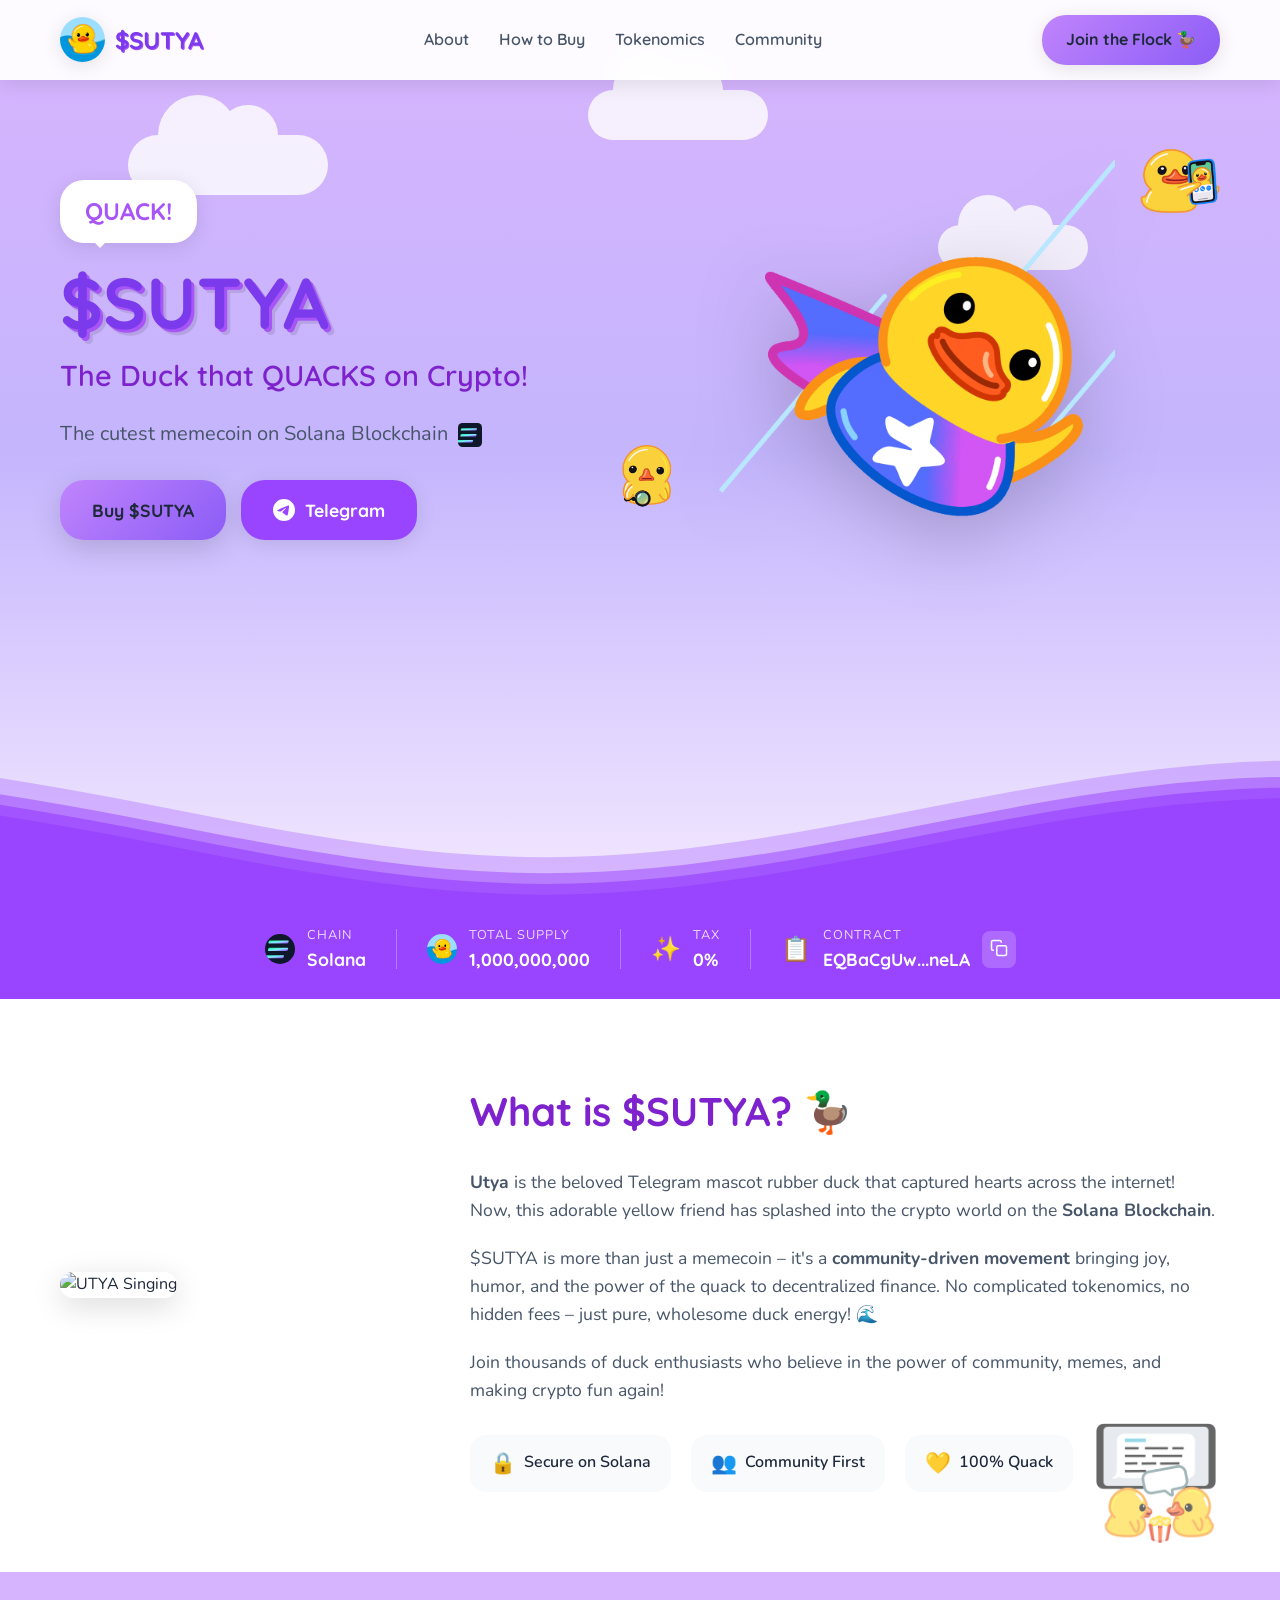
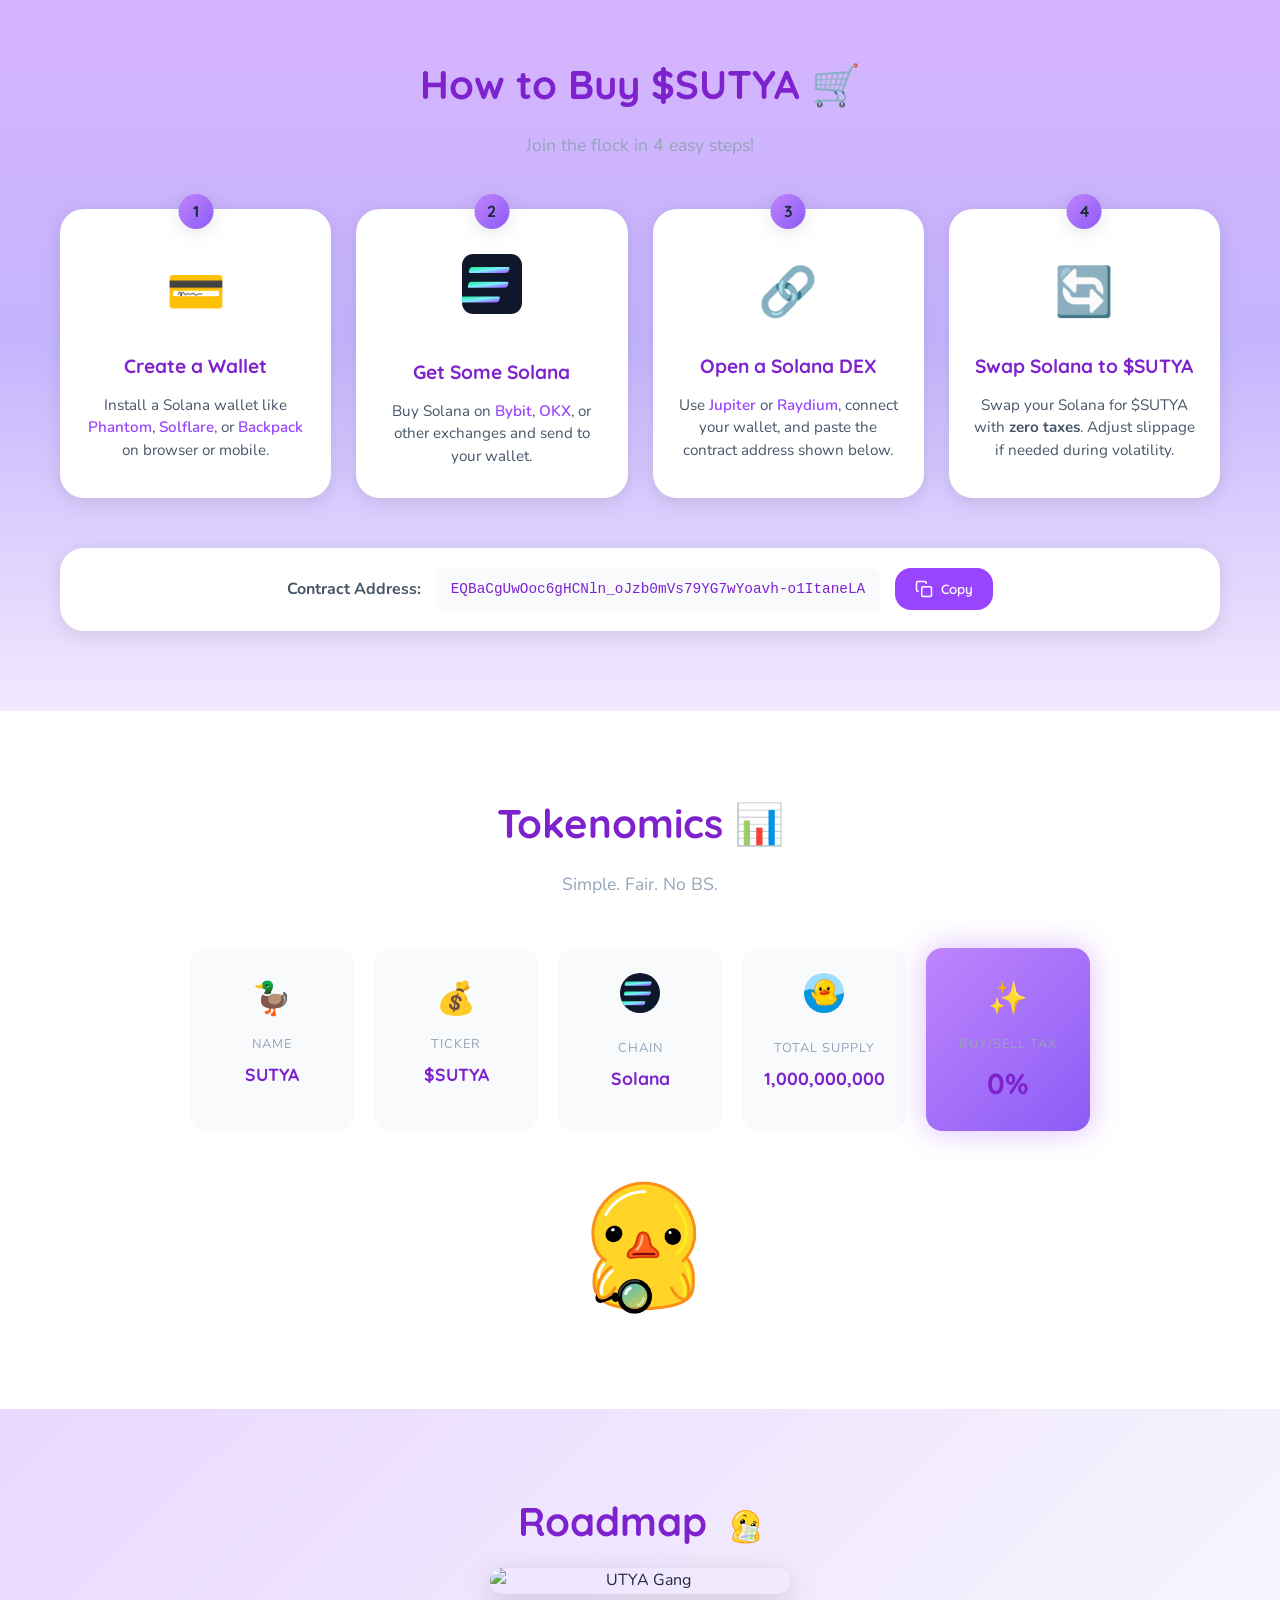
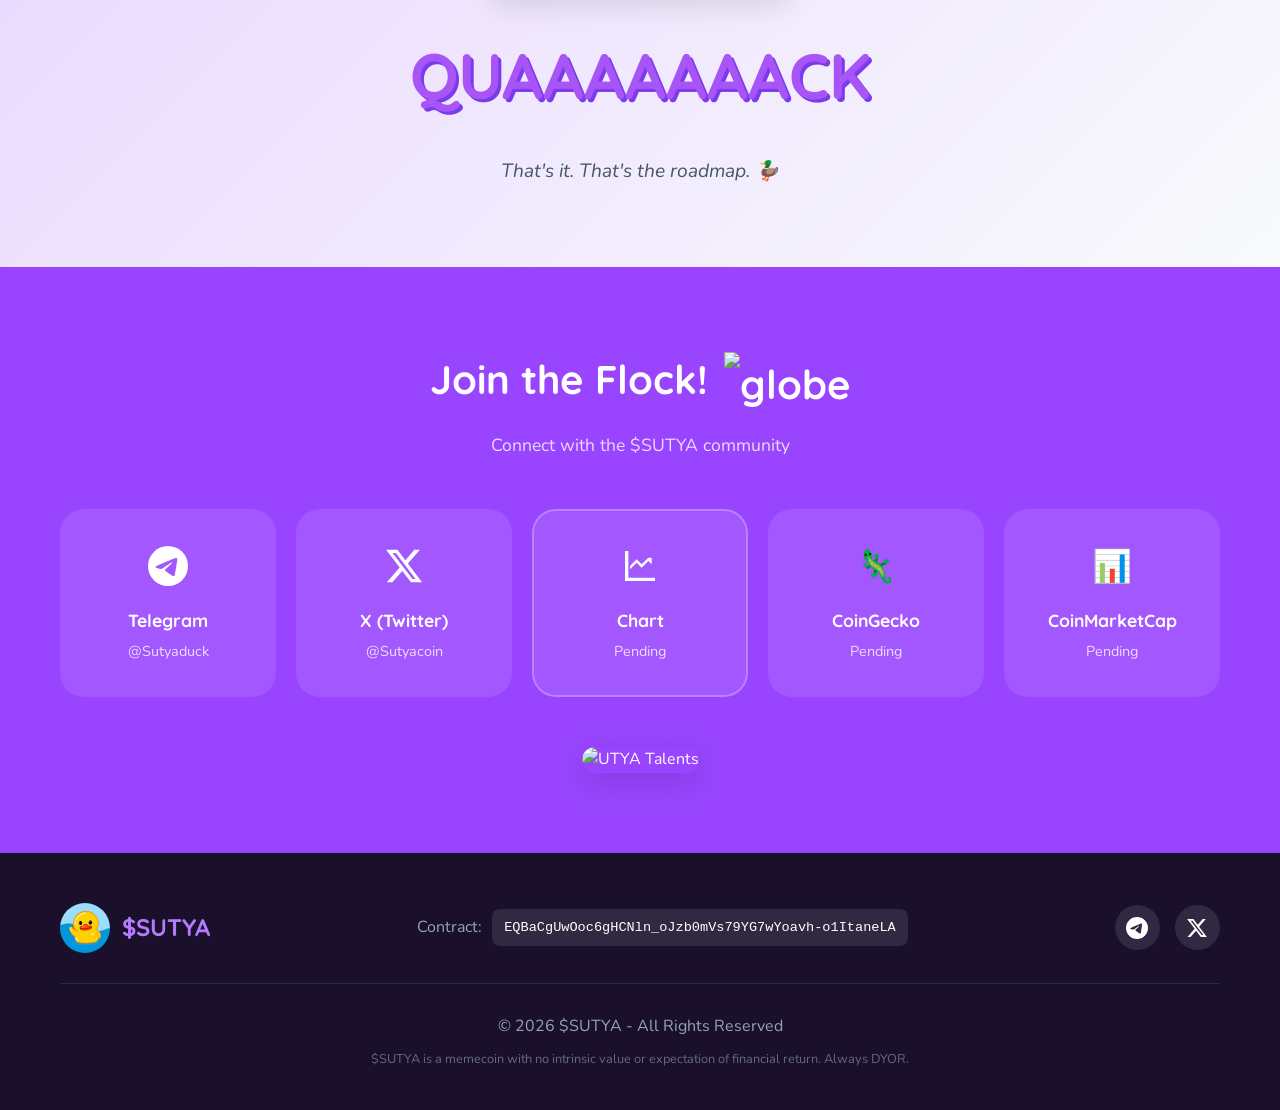
==== index.html @ d057dfc6 "Initial SUTYA site ready for deployment" ====
<!DOCTYPE html>
<html lang="en">

<head>
    <meta charset="UTF-8">
    <meta name="viewport" content="width=device-width, initial-scale=1.0">
    <meta name="description" content="$SUTYA - The cutest duck memecoin on Solana Blockchain. Join the flock!">
    <meta name="keywords" content="UTYA, memecoin, Solana, cryptocurrency, duck, Utya coin">
    <title>$SUTYA | The Cutest Duck on Solana</title>

    <!-- Fonts -->
    <link rel="preconnect" href="https://fonts.googleapis.com">
    <link rel="preconnect" href="https://fonts.gstatic.com" crossorigin>
    <link
        href="https://fonts.googleapis.com/css2?family=Nunito:wght@400;600;700;800&family=Quicksand:wght@500;600;700&display=swap"
        rel="stylesheet">

    <!-- Styles -->
    <link rel="stylesheet" href="css/style.css">

    <!-- Favicon -->
    <link rel="icon" type="image/jpeg" href="Images/logo/logoduck.jpg">
</head>

<body>
    <!-- Navigation -->
    <nav class="navbar">
        <div class="nav-container">
            <a href="index.html#" class="nav-logo">
                <img src="Images/logo/logoduck.jpg" alt="UTYA Logo" class="logo-img">
                <span class="logo-text">$SUTYA</span>
            </a>
            <ul class="nav-links">
                <li><a href="index.html#about">About</a></li>
                <li><a href="index.html#how-to-buy">How to Buy</a></li>
                <li><a href="index.html#tokenomics">Tokenomics</a></li>
                <li><a href="index.html#community">Community</a></li>
            </ul>
            <a href="https://telegram.org/" target="_blank" class="nav-cta">Join the Flock 🦆</a>
            <button class="mobile-menu-btn" aria-label="Toggle menu">
                <span></span>
                <span></span>
                <span></span>
            </button>
        </div>
    </nav>

    <!-- Hero Section -->
    <section class="hero">
        <div class="hero-bg">
            <div class="cloud cloud-1"></div>
            <div class="cloud cloud-2"></div>
            <div class="cloud cloud-3"></div>
        </div>
        <div class="hero-content">
            <div class="hero-text">
                <div class="speech-bubble">QUACK!</div>
                <h1 class="hero-title">
                    <span class="ticker">$SUTYA</span>
                    <span class="subtitle">The Duck that QUACKS on Crypto!</span>
                </h1>
                <p class="hero-description">The cutest memecoin on Solana Blockchain <img
                    src="Images/logo/solana-logo.svg" alt="Solana" class="ton-icon-inline"></p>
                <div class="hero-buttons">
                    <a href="https://app.ston.fi/swap?chartVisible=false&ft=Solana&tt=EQBaCgUwOoc6gHCNln_oJzb0mVs79YG7wYoavh-o1ItaneLA"
                        target="_blank" class="btn btn-primary">Buy $SUTYA</a>
                    <a href="https://telegram.org/" target="_blank" class="btn btn-secondary">
                        <svg class="telegram-icon" viewBox="0 0 24 24" fill="currentColor">
                            <path
                                d="M11.944 0A12 12 0 0 0 0 12a12 12 0 0 0 12 12 12 12 0 0 0 12-12A12 12 0 0 0 12 0a12 12 0 0 0-.056 0zm4.962 7.224c.1-.002.321.023.465.14a.506.506 0 0 1 .171.325c.016.093.036.306.02.472-.18 1.898-.962 6.502-1.36 8.627-.168.9-.499 1.201-.82 1.23-.696.065-1.225-.46-1.9-.902-1.056-.693-1.653-1.124-2.678-1.8-1.185-.78-.417-1.21.258-1.91.177-.184 3.247-2.977 3.307-3.23.007-.032.014-.15-.056-.212s-.174-.041-.249-.024c-.106.024-1.793 1.14-5.061 3.345-.48.33-.913.49-1.302.48-.428-.008-1.252-.241-1.865-.44-.752-.245-1.349-.374-1.297-.789.027-.216.325-.437.893-.663 3.498-1.524 5.83-2.529 6.998-3.014 3.332-1.386 4.025-1.627 4.476-1.635z" />
                        </svg>
                        Telegram
                    </a>
                </div>
            </div>
            <div class="hero-image">
                <img src="Images/UtyaGifs/superfly.gif" alt="UTYA Duck" class="hero-duck">
                <div class="floating-ducks">
                    <img src="Images/UtyaImage/utya1.png" alt="" class="float-duck float-1">
                    <img src="Images/UtyaImage/utya4.png" alt="" class="float-duck float-2">
                </div>
            </div>
        </div>
        <div class="wave-container">
            <svg class="waves" xmlns="http://www.w3.org/2000/svg" viewBox="0 24 150 28" preserveAspectRatio="none">
                <defs>
                    <path id="wave" d="M-160 44c30 0 58-18 88-18s 58 18 88 18 58-18 88-18 58 18 88 18 v44h-352z" />
                </defs>
                <g class="wave-parallax">
                    <use href="#wave" x="48" y="0" fill="rgba(153,69,255,0.3)" />
                    <use href="#wave" x="48" y="3" fill="rgba(153,69,255,0.5)" />
                    <use href="#wave" x="48" y="5" fill="rgba(153,69,255,0.7)" />
                    <use href="#wave" x="48" y="7" fill="#9945FF" />
                </g>
            </svg>
        </div>
    </section>

    <!-- Stats Banner -->
    <section class="stats-banner">
        <div class="stats-container">
            <div class="stat-item">
                <img src="Images/logo/solana-logo.svg" alt="Solana" class="stat-icon-img">
                <div class="stat-content">
                    <span class="stat-label">Chain</span>
                    <span class="stat-value">Solana</span>
                </div>
            </div>
            <div class="stat-divider"></div>
            <div class="stat-item">
                <img src="Images/logo/logoduck.jpg" alt="UTYA" class="stat-icon-img">
                <div class="stat-content">
                    <span class="stat-label">Total Supply</span>
                    <span class="stat-value">1,000,000,000</span>
                </div>
            </div>
            <div class="stat-divider"></div>
            <div class="stat-item">
                <span class="stat-icon">✨</span>
                <div class="stat-content">
                    <span class="stat-label">Tax</span>
                    <span class="stat-value">0%</span>
                </div>
            </div>
            <div class="stat-divider"></div>
            <div class="stat-item contract-item">
                <span class="stat-icon">📋</span>
                <div class="stat-content">
                    <span class="stat-label">Contract</span>
                    <span class="stat-value contract-address" id="contractAddress">EQBaCgUw...neLA</span>
                </div>
                <button class="copy-btn" onclick="copyContract()" title="Copy full address">
                    <svg viewBox="0 0 24 24" fill="none" stroke="currentColor" stroke-width="2">
                        <rect x="9" y="9" width="13" height="13" rx="2" ry="2"></rect>
                        <path d="M5 15H4a2 2 0 0 1-2-2V4a2 2 0 0 1 2-2h9a2 2 0 0 1 2 2v1"></path>
                    </svg>
                </button>
            </div>
        </div>
    </section>

    <!-- About Section -->
    <section class="about" id="about">
        <div class="container">
            <div class="about-content">
                <div class="about-image">
                    <img src="Images/UtyaGifs/utya_sing.gif" alt="UTYA Singing" class="about-gif">
                </div>
                <div class="about-text">
                    <h2 class="section-title">What is $SUTYA? 🦆</h2>
                    <p>
                        <strong>Utya</strong> is the beloved Telegram mascot rubber duck that captured hearts across the
                        internet!
                        Now, this adorable yellow friend has splashed into the crypto world on the <strong>Solana
                            Blockchain</strong>.
                    </p>
                    <p>
                        $SUTYA is more than just a memecoin – it's a <strong>community-driven movement</strong> bringing
                        joy, humor, and the power of the quack to decentralized finance. No complicated tokenomics,
                        no hidden fees – just pure, wholesome duck energy! 🌊
                    </p>
                    <p>
                        Join thousands of duck enthusiasts who believe in the power of community,
                        memes, and making crypto fun again!
                    </p>
                    <div class="about-features">
                        <div class="feature">
                            <span class="feature-icon">🔒</span>
                            <span>Secure on Solana</span>
                        </div>
                        <div class="feature">
                            <span class="feature-icon">👥</span>
                            <span>Community First</span>
                        </div>
                        <div class="feature">
                            <span class="feature-icon">💛</span>
                            <span>100% Quack</span>
                        </div>
                    </div>
                </div>
            </div>
            <div class="floating-decoration">
                <img src="Images/UtyaImage/utya3.png" alt="" class="deco-duck deco-1">
            </div>
        </div>
    </section>

    <!-- How to Buy Section -->
    <section class="how-to-buy" id="how-to-buy">
        <div class="container">
            <h2 class="section-title">How to Buy $SUTYA 🛒</h2>
            <p class="section-subtitle">Join the flock in 4 easy steps!</p>

            <div class="steps-grid">
                <div class="step-card" data-step="1">
                    <div class="step-number">1</div>
                    <div class="step-icon">💳</div>
                    <h3>Create a Wallet</h3>
                    <p>Install a Solana wallet like <a href="https://phantom.app/" target="_blank">Phantom</a>, <a
                            href="https://solflare.com/" target="_blank">Solflare</a>, or <a
                            href="https://backpack.app/" target="_blank">Backpack</a> on browser or mobile.</p>
                </div>

                <div class="step-card" data-step="2">
                    <div class="step-number">2</div>
                    <div class="step-icon"><img src="Images/logo/solana-logo.svg" alt="Solana" class="step-icon-img">
                    </div>
                    <h3>Get Some Solana</h3>
                    <p>Buy Solana on <a href="https://www.bybit.com/" target="_blank">Bybit</a>, <a
                            href="https://www.okx.com/" target="_blank">OKX</a>, or other exchanges and send to your
                        wallet.</p>
                </div>

                <div class="step-card" data-step="3">
                    <div class="step-number">3</div>
                    <div class="step-icon">🔗</div>
                    <h3>Open a Solana DEX</h3>
                    <p>Use <a href="https://jup.ag/" target="_blank">Jupiter</a> or <a href="https://raydium.io/swap/"
                            target="_blank">Raydium</a>, connect your wallet, and paste the contract address shown below.</p>
                </div>

                <div class="step-card" data-step="4">
                    <div class="step-number">4</div>
                    <div class="step-icon">🔄</div>
                    <h3>Swap Solana to $SUTYA</h3>
                    <p>Swap your Solana for $SUTYA with <strong>zero taxes</strong>. Adjust slippage if needed during
                        volatility.</p>
                </div>
            </div>

            <div class="contract-box">
                <span class="contract-label">Contract Address:</span>
                <code class="contract-full" id="fullContract">EQBaCgUwOoc6gHCNln_oJzb0mVs79YG7wYoavh-o1ItaneLA</code>
                <button class="copy-btn-large" onclick="copyContract()">
                    <svg viewBox="0 0 24 24" fill="none" stroke="currentColor" stroke-width="2">
                        <rect x="9" y="9" width="13" height="13" rx="2" ry="2"></rect>
                        <path d="M5 15H4a2 2 0 0 1-2-2V4a2 2 0 0 1 2-2h9a2 2 0 0 1 2 2v1"></path>
                    </svg>
                    Copy
                </button>
            </div>
        </div>
    </section>

    <!-- Tokenomics Section -->
    <section class="tokenomics" id="tokenomics">
        <div class="container">
            <h2 class="section-title">Tokenomics 📊</h2>
            <p class="section-subtitle">Simple. Fair. No BS.</p>

            <div class="tokenomics-grid">
                <div class="token-card">
                    <div class="token-icon">🦆</div>
                    <div class="token-label">Name</div>
                    <div class="token-value">SUTYA</div>
                </div>
                <div class="token-card">
                    <div class="token-icon">💰</div>
                    <div class="token-label">Ticker</div>
                    <div class="token-value">$SUTYA</div>
                </div>
                <div class="token-card">
                    <div class="token-icon"><img src="Images/logo/solana-logo.svg" alt="Solana"
                            class="token-icon-img"></div>
                    <div class="token-label">Chain</div>
                    <div class="token-value">Solana</div>
                </div>
                <div class="token-card">
                    <div class="token-icon"><img src="Images/logo/logoduck.jpg" alt="UTYA" class="token-icon-img"></div>
                    <div class="token-label">Total Supply</div>
                    <div class="token-value">1,000,000,000</div>
                </div>
                <div class="token-card highlight">
                    <div class="token-icon">✨</div>
                    <div class="token-label">Buy/Sell Tax</div>
                    <div class="token-value big">0%</div>
                </div>
            </div>

            <div class="tokenomics-duck">
                <img src="Images/UtyaImage/utya4.png" alt="UTYA Detective" class="detective-duck">
            </div>
        </div>
    </section>

    <!-- Roadmap Section -->
    <section class="roadmap" id="roadmap">
        <div class="container">
            <h2 class="section-title">Roadmap <img src="Images/UtyaImage/utya1758281233372_1.png" alt="map"
                    class="title-icon"></h2>
            <div class="roadmap-content">
                <img src="Images/UtyaGifs/utya_gang.gif" alt="UTYA Gang" class="roadmap-gif">
                <div class="quack-text">QUAAAAAAACK</div>
                <p class="roadmap-subtext">That's it. That's the roadmap. 🦆</p>
            </div>
        </div>
    </section>

    <!-- Community Section -->
    <section class="community" id="community">
        <div class="container">
            <h2 class="section-title">Join the Flock! <img src="Images/UtyaGifs/globe.gif" alt="globe"
                    class="title-icon"></h2>
            <p class="section-subtitle">Connect with the $SUTYA community</p>

            <div class="community-grid">
                <a href="https://telegram.org/" target="_blank" class="social-card telegram">
                    <div class="social-icon">
                        <svg viewBox="0 0 24 24" fill="currentColor">
                            <path
                                d="M11.944 0A12 12 0 0 0 0 12a12 12 0 0 0 12 12 12 12 0 0 0 12-12A12 12 0 0 0 12 0a12 12 0 0 0-.056 0zm4.962 7.224c.1-.002.321.023.465.14a.506.506 0 0 1 .171.325c.016.093.036.306.02.472-.18 1.898-.962 6.502-1.36 8.627-.168.9-.499 1.201-.82 1.23-.696.065-1.225-.46-1.9-.902-1.056-.693-1.653-1.124-2.678-1.8-1.185-.78-.417-1.21.258-1.91.177-.184 3.247-2.977 3.307-3.23.007-.032.014-.15-.056-.212s-.174-.041-.249-.024c-.106.024-1.793 1.14-5.061 3.345-.48.33-.913.49-1.302.48-.428-.008-1.252-.241-1.865-.44-.752-.245-1.349-.374-1.297-.789.027-.216.325-.437.893-.663 3.498-1.524 5.83-2.529 6.998-3.014 3.332-1.386 4.025-1.627 4.476-1.635z" />
                        </svg>
                    </div>
                    <span class="social-name">Telegram</span>
                    <span class="social-handle">@Sutyaduck</span>
                </a>

                <a href="https://x.com/solsutya" target="_blank" class="social-card twitter">
                    <div class="social-icon">
                        <svg viewBox="0 0 24 24" fill="currentColor">
                            <path
                                d="M18.244 2.25h3.308l-7.227 8.26 8.502 11.24H16.17l-5.214-6.817L4.99 21.75H1.68l7.73-8.835L1.254 2.25H8.08l4.713 6.231zm-1.161 17.52h1.833L7.084 4.126H5.117z" />
                        </svg>
                    </div>
                    <span class="social-name">X (Twitter)</span>
                    <span class="social-handle">@Sutyacoin</span>
                </a>

                <a href="https://www.geckoterminal.com/" class="social-card chart disabled" aria-disabled="true">
                    <div class="social-icon">
                        <svg viewBox="0 0 24 24" fill="currentColor">
                            <path d="M3 3v18h18v-2H5V3H3zm14 4l-4 4-3-3-4 4v2l4-4 3 3 4-4 2 2V7h-5l3 0z" />
                        </svg>
                    </div>
                    <span class="social-name">Chart</span>
                    <span class="social-handle">Pending</span>
                </a>

                <a href="https://www.coingecko.com/en/coins/utya" target="_blank" class="social-card coingecko">
                    <div class="social-icon">🦎</div>
                    <span class="social-name">CoinGecko</span>
                    <span class="social-handle">Pending</span>
                </a>

                <a href="https://coinmarketcap.com/" target="_blank" class="social-card cmc">
                    <div class="social-icon">📊</div>
                    <span class="social-name">CoinMarketCap</span>
                    <span class="social-handle">Pending</span>
                </a>
            </div>

            <div class="community-gif">
                <img src="Images/UtyaGifs/utya_talents.gif" alt="UTYA Talents" class="talents-gif">
            </div>
        </div>
    </section>

    <!-- Footer -->
    <footer class="footer">
        <div class="container">
            <div class="footer-content">
                <div class="footer-logo">
                    <img src="Images/logo/logoduck.jpg" alt="UTYA" class="footer-logo-img">
                    <span class="footer-logo-text">$SUTYA</span>
                </div>

                <div class="footer-contract">
                    <span>Contract:</span>
                    <code>EQBaCgUwOoc6gHCNln_oJzb0mVs79YG7wYoavh-o1ItaneLA</code>
                </div>

                <div class="footer-socials">
                    <a href="https://telegram.org/" target="_blank" aria-label="Telegram">
                        <svg viewBox="0 0 24 24" fill="currentColor">
                            <path
                                d="M11.944 0A12 12 0 0 0 0 12a12 12 0 0 0 12 12 12 12 0 0 0 12-12A12 12 0 0 0 12 0a12 12 0 0 0-.056 0zm4.962 7.224c.1-.002.321.023.465.14a.506.506 0 0 1 .171.325c.016.093.036.306.02.472-.18 1.898-.962 6.502-1.36 8.627-.168.9-.499 1.201-.82 1.23-.696.065-1.225-.46-1.9-.902-1.056-.693-1.653-1.124-2.678-1.8-1.185-.78-.417-1.21.258-1.91.177-.184 3.247-2.977 3.307-3.23.007-.032.014-.15-.056-.212s-.174-.041-.249-.024c-.106.024-1.793 1.14-5.061 3.345-.48.33-.913.49-1.302.48-.428-.008-1.252-.241-1.865-.44-.752-.245-1.349-.374-1.297-.789.027-.216.325-.437.893-.663 3.498-1.524 5.83-2.529 6.998-3.014 3.332-1.386 4.025-1.627 4.476-1.635z" />
                        </svg>
                    </a>
                    <a href="https://x.com/solsutya" target="_blank" aria-label="Twitter">
                        <svg viewBox="0 0 24 24" fill="currentColor">
                            <path
                                d="M18.244 2.25h3.308l-7.227 8.26 8.502 11.24H16.17l-5.214-6.817L4.99 21.75H1.68l7.73-8.835L1.254 2.25H8.08l4.713 6.231zm-1.161 17.52h1.833L7.084 4.126H5.117z" />
                        </svg>
                    </a>
                </div>
            </div>

            <div class="footer-bottom">
                <p>© 2026 $SUTYA - All Rights Reserved</p>
                <p class="disclaimer">$SUTYA is a memecoin with no intrinsic value or expectation of financial return.
                    Always DYOR.</p>
            </div>
        </div>
    </footer>

    <!-- Scripts -->
    <script src="js/main.js"></script>
</body>

</html>
---- css/style.css ----
/* ===================================
   $SUTYA Landing Page Styles
    Solana-Inspired Purple Theme
   =================================== */

/* CSS Variables */
:root {
    /* Primary Colors */
    --yellow-primary: #B57BFF;
    --yellow-light: #E9D8FF;
    --yellow-dark: #7C3AED;
    --orange-accent: #A855F7;

    /* Blue Colors (Telegram/Solana) */
    --blue-primary: #9945FF;
    --blue-light: #D8B4FE;
    --blue-dark: #7E22CE;
    --blue-deep: #1A102B;

    /* Neutrals */
    --white: #FFFFFF;
    --off-white: #F8FAFC;
    --gray-light: #E2E8F0;
    --gray: #94A3B8;
    --gray-dark: #475569;
    --black: #1E293B;

    /* Gradients */
    --gradient-sky: linear-gradient(180deg, #D8B4FE 0%, #C4B5FD 50%, #F3E8FF 100%);
    --gradient-water: linear-gradient(180deg, #9945FF 0%, #7C3AED 100%);
    --gradient-yellow: linear-gradient(135deg, #C084FC 0%, #8B5CF6 100%);

    /* Typography */
    --font-heading: 'Quicksand', sans-serif;
    --font-body: 'Nunito', sans-serif;

    /* Spacing */
    --section-padding: 80px 0;
    --container-width: 1200px;

    /* Effects */
    --shadow-soft: 0 4px 20px rgba(0, 0, 0, 0.1);
    --shadow-medium: 0 8px 30px rgba(0, 0, 0, 0.15);
    --shadow-glow: 0 0 30px rgba(153, 69, 255, 0.35);
    --radius-small: 8px;
    --radius-medium: 16px;
    --radius-large: 24px;
    --radius-full: 50%;
}

/* Reset & Base */
*,
*::before,
*::after {
    margin: 0;
    padding: 0;
    box-sizing: border-box;
}

html {
    scroll-behavior: smooth;
}

body {
    font-family: var(--font-body);
    font-size: 16px;
    line-height: 1.6;
    color: var(--black);
    background: var(--off-white);
    overflow-x: hidden;
    cursor: url('../Images/logo/cursor2_128.png') 0 0, auto !important;
}

/* Force duck cursor on ALL elements, all states */
*,
*:hover,
*:active,
*:focus,
*::before,
*::after,
a,
a:hover,
a:active,
a:visited,
button,
button:hover,
button:active,
.btn,
.btn:hover,
.btn:active,
.btn-primary,
.btn-primary:hover,
.btn-secondary,
.btn-secondary:hover,
.copy-btn,
.copy-btn:hover,
.copy-btn-large,
.copy-btn-large:hover,
.social-card,
.social-card:hover,
.step-card,
.step-card:hover,
.token-card,
.token-card:hover,
.nav-cta,
.nav-cta:hover,
.nav-links a,
.nav-links a:hover {
    cursor: url('../Images/logo/cursor2_128.png') 0 0, auto !important;
}

a {
    text-decoration: none;
    color: inherit;
    transition: all 0.3s ease;
}

img {
    max-width: 100%;
    height: auto;
}

.container {
    max-width: var(--container-width);
    margin: 0 auto;
    padding: 0 20px;
}

/* Solana Logo Icons */
.ton-icon-inline {
    width: 24px;
    height: 24px;
    vertical-align: middle;
    margin-left: 5px;
}

.stat-icon-img {
    width: 30px;
    height: 30px;
    border-radius: 50%;
}

.step-icon-img {
    width: 60px;
    height: 60px;
}

.token-icon-img {
    width: 40px;
    height: 40px;
    border-radius: 50%;
}

/* Title icons (replacing emojis) */
.title-icon {
    width: 40px;
    height: 40px;
    vertical-align: middle;
    margin-left: 5px;
}

/* ===================================
   Navigation
   =================================== */
.navbar {
    position: fixed;
    top: 0;
    left: 0;
    right: 0;
    z-index: 1000;
    background: rgba(255, 255, 255, 0.95);
    backdrop-filter: blur(10px);
    box-shadow: var(--shadow-soft);
    padding: 15px 0;
}

.nav-container {
    max-width: var(--container-width);
    margin: 0 auto;
    padding: 0 20px;
    display: flex;
    align-items: center;
    justify-content: space-between;
}

.nav-logo {
    display: flex;
    align-items: center;
    gap: 10px;
}

.logo-img {
    width: 45px;
    height: 45px;
    border-radius: var(--radius-full);
    object-fit: cover;
    box-shadow: var(--shadow-soft);
}

.logo-text {
    font-family: var(--font-heading);
    font-size: 1.5rem;
    font-weight: 700;
    color: var(--yellow-dark);
    text-shadow: 1px 1px 0 var(--orange-accent);
}

.nav-links {
    display: flex;
    list-style: none;
    gap: 30px;
}

.nav-links a {
    font-family: var(--font-heading);
    font-weight: 600;
    color: var(--gray-dark);
    position: relative;
    padding: 5px 0;
}

.nav-links a::after {
    content: '';
    position: absolute;
    bottom: 0;
    left: 0;
    width: 0;
    height: 3px;
    background: var(--gradient-yellow);
    border-radius: 2px;
    transition: width 0.3s ease;
}

.nav-links a:hover {
    color: var(--blue-primary);
}

.nav-links a:hover::after {
    width: 100%;
}

.nav-cta {
    background: var(--gradient-yellow);
    color: var(--black);
    font-family: var(--font-heading);
    font-weight: 700;
    padding: 12px 24px;
    border-radius: var(--radius-large);
    box-shadow: var(--shadow-soft);
    transition: all 0.3s ease;
}

.nav-cta:hover {
    transform: translateY(-2px);
    box-shadow: var(--shadow-glow);
}

.mobile-menu-btn {
    display: none;
    flex-direction: column;
    gap: 5px;
    background: none;
    border: none;
    cursor: pointer;
    padding: 5px;
}

.mobile-menu-btn span {
    width: 25px;
    height: 3px;
    background: var(--gray-dark);
    border-radius: 2px;
    transition: all 0.3s ease;
}

/* ===================================
   Hero Section
   =================================== */
.hero {
    position: relative;
    min-height: 100vh;
    background: var(--gradient-sky);
    padding-top: 100px;
    overflow: hidden;
}

.hero-bg {
    position: absolute;
    top: 0;
    left: 0;
    right: 0;
    bottom: 0;
    pointer-events: none;
}

.cloud {
    position: absolute;
    background: white;
    border-radius: 100px;
    opacity: 0.8;
}

.cloud::before,
.cloud::after {
    content: '';
    position: absolute;
    background: white;
    border-radius: var(--radius-full);
}

.cloud-1 {
    width: 200px;
    height: 60px;
    top: 15%;
    left: 10%;
    animation: float 8s ease-in-out infinite;
}

.cloud-1::before {
    width: 80px;
    height: 80px;
    top: -40px;
    left: 30px;
}

.cloud-1::after {
    width: 60px;
    height: 60px;
    top: -30px;
    left: 90px;
}

.cloud-2 {
    width: 150px;
    height: 45px;
    top: 25%;
    right: 15%;
    animation: float 10s ease-in-out infinite 2s;
}

.cloud-2::before {
    width: 60px;
    height: 60px;
    top: -30px;
    left: 20px;
}

.cloud-2::after {
    width: 45px;
    height: 45px;
    top: -20px;
    left: 70px;
}

.cloud-3 {
    width: 180px;
    height: 50px;
    top: 10%;
    right: 40%;
    animation: float 12s ease-in-out infinite 4s;
}

.cloud-3::before {
    width: 70px;
    height: 70px;
    top: -35px;
    left: 25px;
}

.cloud-3::after {
    width: 50px;
    height: 50px;
    top: -25px;
    left: 85px;
}

@keyframes float {

    0%,
    100% {
        transform: translateY(0) translateX(0);
    }

    50% {
        transform: translateY(-20px) translateX(10px);
    }
}

.hero-content {
    display: flex;
    align-items: center;
    justify-content: space-between;
    max-width: var(--container-width);
    margin: 0 auto;
    padding: 60px 20px 150px;
    position: relative;
    z-index: 10;
}

.hero-text {
    flex: 1;
    max-width: 550px;
}

.speech-bubble {
    display: inline-block;
    background: var(--white);
    color: var(--orange-accent);
    font-family: var(--font-heading);
    font-size: 1.5rem;
    font-weight: 700;
    padding: 12px 25px;
    border-radius: var(--radius-large);
    margin-bottom: 20px;
    position: relative;
    box-shadow: var(--shadow-soft);
    animation: bounce 2s ease-in-out infinite;
}

.speech-bubble::after {
    content: '';
    position: absolute;
    bottom: -15px;
    left: 30px;
    border: 10px solid transparent;
    border-top-color: var(--white);
}

@keyframes bounce {

    0%,
    100% {
        transform: translateY(0);
    }

    50% {
        transform: translateY(-10px);
    }
}

.hero-title {
    margin-bottom: 20px;
}

.ticker {
    display: block;
    font-family: var(--font-heading);
    font-size: 4.5rem;
    font-weight: 700;
    color: var(--yellow-dark);
    text-shadow: 3px 3px 0 var(--orange-accent), 6px 6px 0 rgba(0, 0, 0, 0.1);
    line-height: 1.1;
}

.subtitle {
    display: block;
    font-family: var(--font-heading);
    font-size: 1.8rem;
    font-weight: 600;
    color: var(--blue-dark);
    margin-top: 10px;
}

.hero-description {
    font-size: 1.25rem;
    color: var(--gray-dark);
    margin-bottom: 30px;
}

.hero-buttons {
    display: flex;
    gap: 15px;
    flex-wrap: wrap;
}

.btn {
    display: inline-flex;
    align-items: center;
    gap: 10px;
    padding: 16px 32px;
    border-radius: var(--radius-large);
    font-family: var(--font-heading);
    font-size: 1.1rem;
    font-weight: 700;
    cursor: pointer;
    transition: all 0.3s ease;
}

.btn-primary {
    background: var(--gradient-yellow);
    color: var(--black);
    box-shadow: var(--shadow-medium);
}

.btn-primary:hover {
    transform: translateY(-3px);
    box-shadow: var(--shadow-glow);
}

.btn-secondary {
    background: var(--blue-primary);
    color: var(--white);
    box-shadow: var(--shadow-soft);
}

.btn-secondary:hover {
    background: var(--blue-dark);
    transform: translateY(-3px);
}

.telegram-icon {
    width: 22px;
    height: 22px;
}

.hero-image {
    flex: 1;
    display: flex;
    justify-content: center;
    align-items: center;
    position: relative;
}

.hero-duck {
    width: 400px;
    max-width: 100%;
    filter: drop-shadow(0 20px 40px rgba(0, 0, 0, 0.2));
    animation: swim 4s ease-in-out infinite;
}

@keyframes swim {

    0%,
    100% {
        transform: translateY(0) rotate(-2deg);
    }

    50% {
        transform: translateY(-15px) rotate(2deg);
    }
}

.floating-ducks {
    position: absolute;
    width: 100%;
    height: 100%;
    pointer-events: none;
}

.float-duck {
    position: absolute;
    width: 80px;
    opacity: 0.9;
    animation: floatDuck 6s ease-in-out infinite;
}

.float-1 {
    top: -20px;
    right: 0;
    animation-delay: 1s;
}

.float-2 {
    bottom: 50px;
    left: 0;
    width: 70px;
    animation-delay: 3s;
}

@keyframes floatDuck {

    0%,
    100% {
        transform: translateY(0) rotate(0deg);
    }

    50% {
        transform: translateY(-25px) rotate(10deg);
    }
}

/* Wave Animation */
.wave-container {
    position: absolute;
    bottom: 0;
    left: 0;
    right: 0;
    height: 150px;
    overflow: hidden;
}

.waves {
    width: 100%;
    height: 100%;
    min-height: 100px;
}

.wave-parallax>use {
    animation: waveMove 25s cubic-bezier(.55, .5, .45, .5) infinite;
}

.wave-parallax>use:nth-child(1) {
    animation-delay: -2s;
    animation-duration: 7s;
}

.wave-parallax>use:nth-child(2) {
    animation-delay: -3s;
    animation-duration: 10s;
}

.wave-parallax>use:nth-child(3) {
    animation-delay: -4s;
    animation-duration: 13s;
}

.wave-parallax>use:nth-child(4) {
    animation-delay: -5s;
    animation-duration: 20s;
}

@keyframes waveMove {
    0% {
        transform: translate3d(-90px, 0, 0);
    }

    100% {
        transform: translate3d(85px, 0, 0);
    }
}

/* ===================================
   Stats Banner
   =================================== */
.stats-banner {
    background: var(--blue-primary);
    padding: 25px 0;
    position: relative;
    z-index: 20;
}

.stats-container {
    max-width: var(--container-width);
    margin: 0 auto;
    padding: 0 20px;
    display: flex;
    align-items: center;
    justify-content: center;
    gap: 30px;
    flex-wrap: wrap;
}

.stat-item {
    display: flex;
    align-items: center;
    gap: 12px;
    color: var(--white);
}

.stat-icon {
    font-size: 1.5rem;
}

.stat-content {
    display: flex;
    flex-direction: column;
}

.stat-label {
    font-size: 0.8rem;
    opacity: 0.8;
    text-transform: uppercase;
    letter-spacing: 1px;
}

.stat-value {
    font-family: var(--font-heading);
    font-size: 1.1rem;
    font-weight: 700;
}

.stat-divider {
    width: 1px;
    height: 40px;
    background: rgba(255, 255, 255, 0.3);
}

.contract-item {
    position: relative;
}

.copy-btn {
    background: rgba(255, 255, 255, 0.2);
    border: none;
    padding: 8px;
    border-radius: var(--radius-small);
    cursor: pointer;
    transition: all 0.3s ease;
}

.copy-btn:hover {
    background: rgba(255, 255, 255, 0.3);
}

.copy-btn svg {
    width: 18px;
    height: 18px;
    color: var(--white);
}

/* ===================================
   About Section
   =================================== */
.about {
    padding: var(--section-padding);
    background: var(--white);
    position: relative;
}

.section-title {
    font-family: var(--font-heading);
    font-size: 2.5rem;
    font-weight: 700;
    color: var(--blue-dark);
    text-align: center;
    margin-bottom: 15px;
}

.section-subtitle {
    text-align: center;
    color: var(--gray);
    font-size: 1.1rem;
    margin-bottom: 50px;
}

.about-content {
    display: flex;
    align-items: center;
    gap: 60px;
}

.about-image {
    flex: 0 0 350px;
}

.about-gif {
    width: 100%;
    border-radius: var(--radius-large);
    box-shadow: var(--shadow-medium);
}

.about-text {
    flex: 1;
}

.about-text h2 {
    text-align: left;
    margin-bottom: 25px;
}

.about-text p {
    color: var(--gray-dark);
    margin-bottom: 20px;
    font-size: 1.1rem;
}

.about-features {
    display: flex;
    gap: 20px;
    margin-top: 30px;
    flex-wrap: wrap;
}

.feature {
    display: flex;
    align-items: center;
    gap: 8px;
    background: var(--off-white);
    padding: 12px 20px;
    border-radius: var(--radius-medium);
    font-weight: 600;
}

.feature-icon {
    font-size: 1.3rem;
}

.floating-decoration {
    position: absolute;
    bottom: 20px;
    right: 5%;
    pointer-events: none;
}

.deco-duck {
    width: 120px;
    opacity: 0.6;
    animation: floatDuck 8s ease-in-out infinite;
}

/* ===================================
   How to Buy Section
   =================================== */
.how-to-buy {
    padding: var(--section-padding);
    background: var(--gradient-sky);
    position: relative;
}

.steps-grid {
    display: grid;
    grid-template-columns: repeat(4, 1fr);
    gap: 25px;
    margin-bottom: 50px;
}

.step-card {
    background: var(--white);
    padding: 30px 25px;
    border-radius: var(--radius-large);
    text-align: center;
    box-shadow: var(--shadow-soft);
    position: relative;
    transition: all 0.3s ease;
}

.step-card:hover {
    transform: translateY(-10px);
    box-shadow: var(--shadow-medium);
}

.step-number {
    position: absolute;
    top: -15px;
    left: 50%;
    transform: translateX(-50%);
    width: 35px;
    height: 35px;
    background: var(--gradient-yellow);
    border-radius: var(--radius-full);
    display: flex;
    align-items: center;
    justify-content: center;
    font-family: var(--font-heading);
    font-weight: 700;
    color: var(--black);
    box-shadow: var(--shadow-soft);
}

.step-icon {
    font-size: 3rem;
    margin: 15px 0 20px;
}

.step-card h3 {
    font-family: var(--font-heading);
    font-size: 1.2rem;
    color: var(--blue-dark);
    margin-bottom: 12px;
}

.step-card p {
    color: var(--gray-dark);
    font-size: 0.95rem;
    line-height: 1.5;
}

.step-card a {
    color: var(--blue-primary);
    font-weight: 600;
}

.step-card a:hover {
    text-decoration: underline;
}

.contract-box {
    display: flex;
    align-items: center;
    justify-content: center;
    gap: 15px;
    background: var(--white);
    padding: 20px 30px;
    border-radius: var(--radius-large);
    box-shadow: var(--shadow-soft);
    flex-wrap: wrap;
}

.contract-label {
    font-weight: 700;
    color: var(--gray-dark);
}

.contract-full {
    font-family: monospace;
    font-size: 0.9rem;
    color: var(--blue-dark);
    background: var(--off-white);
    padding: 10px 15px;
    border-radius: var(--radius-small);
    word-break: break-all;
}

.copy-btn-large {
    display: flex;
    align-items: center;
    gap: 8px;
    background: var(--blue-primary);
    color: var(--white);
    border: none;
    padding: 12px 20px;
    border-radius: var(--radius-medium);
    font-family: var(--font-heading);
    font-weight: 600;
    cursor: pointer;
    transition: all 0.3s ease;
}

.copy-btn-large:hover {
    background: var(--blue-dark);
}

.copy-btn-large svg {
    width: 18px;
    height: 18px;
}

/* ===================================
   Tokenomics Section
   =================================== */
.tokenomics {
    padding: var(--section-padding);
    background: var(--white);
    position: relative;
}

.tokenomics-grid {
    display: grid;
    grid-template-columns: repeat(5, 1fr);
    gap: 20px;
    max-width: 900px;
    margin: 0 auto 40px;
}

.token-card {
    background: var(--off-white);
    padding: 25px 20px;
    border-radius: var(--radius-medium);
    text-align: center;
    transition: all 0.3s ease;
}

.token-card:hover {
    transform: scale(1.05);
    box-shadow: var(--shadow-soft);
}

.token-card.highlight {
    background: var(--gradient-yellow);
    box-shadow: var(--shadow-glow);
}

.token-icon {
    font-size: 2rem;
    margin-bottom: 10px;
}

.token-label {
    font-size: 0.8rem;
    color: var(--gray);
    text-transform: uppercase;
    letter-spacing: 1px;
    margin-bottom: 5px;
}

.token-value {
    font-family: var(--font-heading);
    font-size: 1.1rem;
    font-weight: 700;
    color: var(--blue-dark);
}

.token-value.big {
    font-size: 1.8rem;
}

.tokenomics-duck {
    text-align: center;
}

.detective-duck {
    width: 150px;
    animation: floatDuck 5s ease-in-out infinite;
}

/* ===================================
   Roadmap Section
   =================================== */
.roadmap {
    padding: var(--section-padding);
    background: linear-gradient(135deg, var(--yellow-light) 0%, var(--off-white) 100%);
    text-align: center;
}

.roadmap-content {
    display: flex;
    flex-direction: column;
    align-items: center;
    gap: 30px;
}

.roadmap-gif {
    width: 300px;
    border-radius: var(--radius-large);
    box-shadow: var(--shadow-medium);
}

.quack-text {
    font-family: var(--font-heading);
    font-size: 4rem;
    font-weight: 700;
    color: var(--orange-accent);
    text-shadow: 3px 3px 0 var(--yellow-dark);
    animation: quackPulse 1.5s ease-in-out infinite;
}

@keyframes quackPulse {

    0%,
    100% {
        transform: scale(1);
    }

    50% {
        transform: scale(1.05);
    }
}

.roadmap-subtext {
    font-size: 1.2rem;
    color: var(--gray-dark);
    font-style: italic;
}

/* ===================================
   Community Section
   =================================== */
.community {
    padding: var(--section-padding);
    background: var(--blue-primary);
    color: var(--white);
}

.community .section-title {
    color: var(--white);
}

.community .section-subtitle {
    color: rgba(255, 255, 255, 0.8);
}

.community-grid {
    display: grid;
    grid-template-columns: repeat(5, 1fr);
    gap: 20px;
    margin-bottom: 50px;
}

.social-card {
    background: rgba(255, 255, 255, 0.1);
    backdrop-filter: blur(10px);
    padding: 30px 20px;
    border-radius: var(--radius-large);
    text-align: center;
    transition: all 0.3s ease;
    border: 2px solid transparent;
}

.social-card:hover {
    background: rgba(255, 255, 255, 0.2);
    border-color: var(--yellow-primary);
    transform: translateY(-5px);
}

.social-card.disabled {
    opacity: 0.55;
    pointer-events: none;
    border-color: rgba(255, 255, 255, 0.25);
}

.social-card.disabled:hover {
    background: rgba(255, 255, 255, 0.1);
    border-color: rgba(255, 255, 255, 0.25);
    transform: none;
}

.social-icon {
    width: 50px;
    height: 50px;
    margin: 0 auto 15px;
    display: flex;
    align-items: center;
    justify-content: center;
    font-size: 2rem;
}

.social-icon svg {
    width: 40px;
    height: 40px;
    fill: currentColor;
}

.social-name {
    display: block;
    font-family: var(--font-heading);
    font-size: 1.1rem;
    font-weight: 700;
    margin-bottom: 5px;
}

.social-handle {
    font-size: 0.9rem;
    opacity: 0.8;
}

.community-gif {
    text-align: center;
}

.talents-gif {
    width: 250px;
    border-radius: var(--radius-large);
    box-shadow: var(--shadow-medium);
}

/* ===================================
   Footer
   =================================== */
.footer {
    background: var(--blue-deep);
    color: var(--white);
    padding: 50px 0 30px;
}

.footer-content {
    display: flex;
    align-items: center;
    justify-content: space-between;
    flex-wrap: wrap;
    gap: 30px;
    margin-bottom: 30px;
    padding-bottom: 30px;
    border-bottom: 1px solid rgba(255, 255, 255, 0.1);
}

.footer-logo {
    display: flex;
    align-items: center;
    gap: 12px;
}

.footer-logo-img {
    width: 50px;
    height: 50px;
    border-radius: var(--radius-full);
}

.footer-logo-text {
    font-family: var(--font-heading);
    font-size: 1.5rem;
    font-weight: 700;
    color: var(--yellow-primary);
}

.footer-contract {
    display: flex;
    align-items: center;
    gap: 10px;
    flex-wrap: wrap;
}

.footer-contract span {
    color: var(--gray);
}

.footer-contract code {
    font-size: 0.85rem;
    background: rgba(255, 255, 255, 0.1);
    padding: 8px 12px;
    border-radius: var(--radius-small);
    word-break: break-all;
}

.footer-socials {
    display: flex;
    gap: 15px;
}

.footer-socials a {
    width: 45px;
    height: 45px;
    background: rgba(255, 255, 255, 0.1);
    border-radius: var(--radius-full);
    display: flex;
    align-items: center;
    justify-content: center;
    transition: all 0.3s ease;
}

.footer-socials a:hover {
    background: var(--yellow-primary);
    color: var(--black);
}

.footer-socials svg {
    width: 22px;
    height: 22px;
}

.footer-bottom {
    text-align: center;
}

.footer-bottom p {
    margin-bottom: 10px;
    color: var(--gray);
}

.disclaimer {
    font-size: 0.8rem;
    opacity: 0.6;
}

/* ===================================
   Responsive Design
   =================================== */
@media (max-width: 1024px) {
    .tokenomics-grid {
        grid-template-columns: repeat(3, 1fr);
    }

    .community-grid {
        grid-template-columns: repeat(3, 1fr);
    }

    .steps-grid {
        grid-template-columns: repeat(2, 1fr);
    }
}

@media (max-width: 768px) {
    .nav-links {
        display: none;
    }

    .nav-cta {
        display: none;
    }

    .mobile-menu-btn {
        display: flex;
    }

    .hero-content {
        flex-direction: column;
        text-align: center;
        padding: 40px 20px 180px;
    }

    .hero-text {
        max-width: 100%;
    }

    .ticker {
        font-size: 3rem;
    }

    .subtitle {
        font-size: 1.3rem;
    }

    .hero-buttons {
        justify-content: center;
    }

    .hero-duck {
        width: 280px;
    }

    .about-content {
        flex-direction: column;
        text-align: center;
    }

    .about-image {
        flex: 0 0 auto;
    }

    .about-text h2 {
        text-align: center;
    }

    .about-features {
        justify-content: center;
    }

    .steps-grid {
        grid-template-columns: 1fr;
    }

    .tokenomics-grid {
        grid-template-columns: repeat(2, 1fr);
    }

    .community-grid {
        grid-template-columns: repeat(2, 1fr);
    }

    .stats-container {
        gap: 15px;
    }

    .stat-divider {
        display: none;
    }

    .quack-text {
        font-size: 2.5rem;
    }

    .footer-content {
        flex-direction: column;
        text-align: center;
    }
}

@media (max-width: 480px) {
    .ticker {
        font-size: 2.5rem;
    }

    .section-title {
        font-size: 2rem;
    }

    .tokenomics-grid,
    .community-grid {
        grid-template-columns: 1fr;
    }

    .btn {
        padding: 14px 24px;
        font-size: 1rem;
    }
}

/* ===================================
   Animations on Scroll
   =================================== */
.fade-in {
    opacity: 0;
    transform: translateY(30px);
    transition: all 0.6s ease;
}

.fade-in.visible {
    opacity: 1;
    transform: translateY(0);
}

/* Copy success animation */
.copy-success {
    animation: copyPulse 0.3s ease;
}

@keyframes copyPulse {
    0% {
        transform: scale(1);
    }

    50% {
        transform: scale(1.1);
    }

    100% {
        transform: scale(1);
    }
}
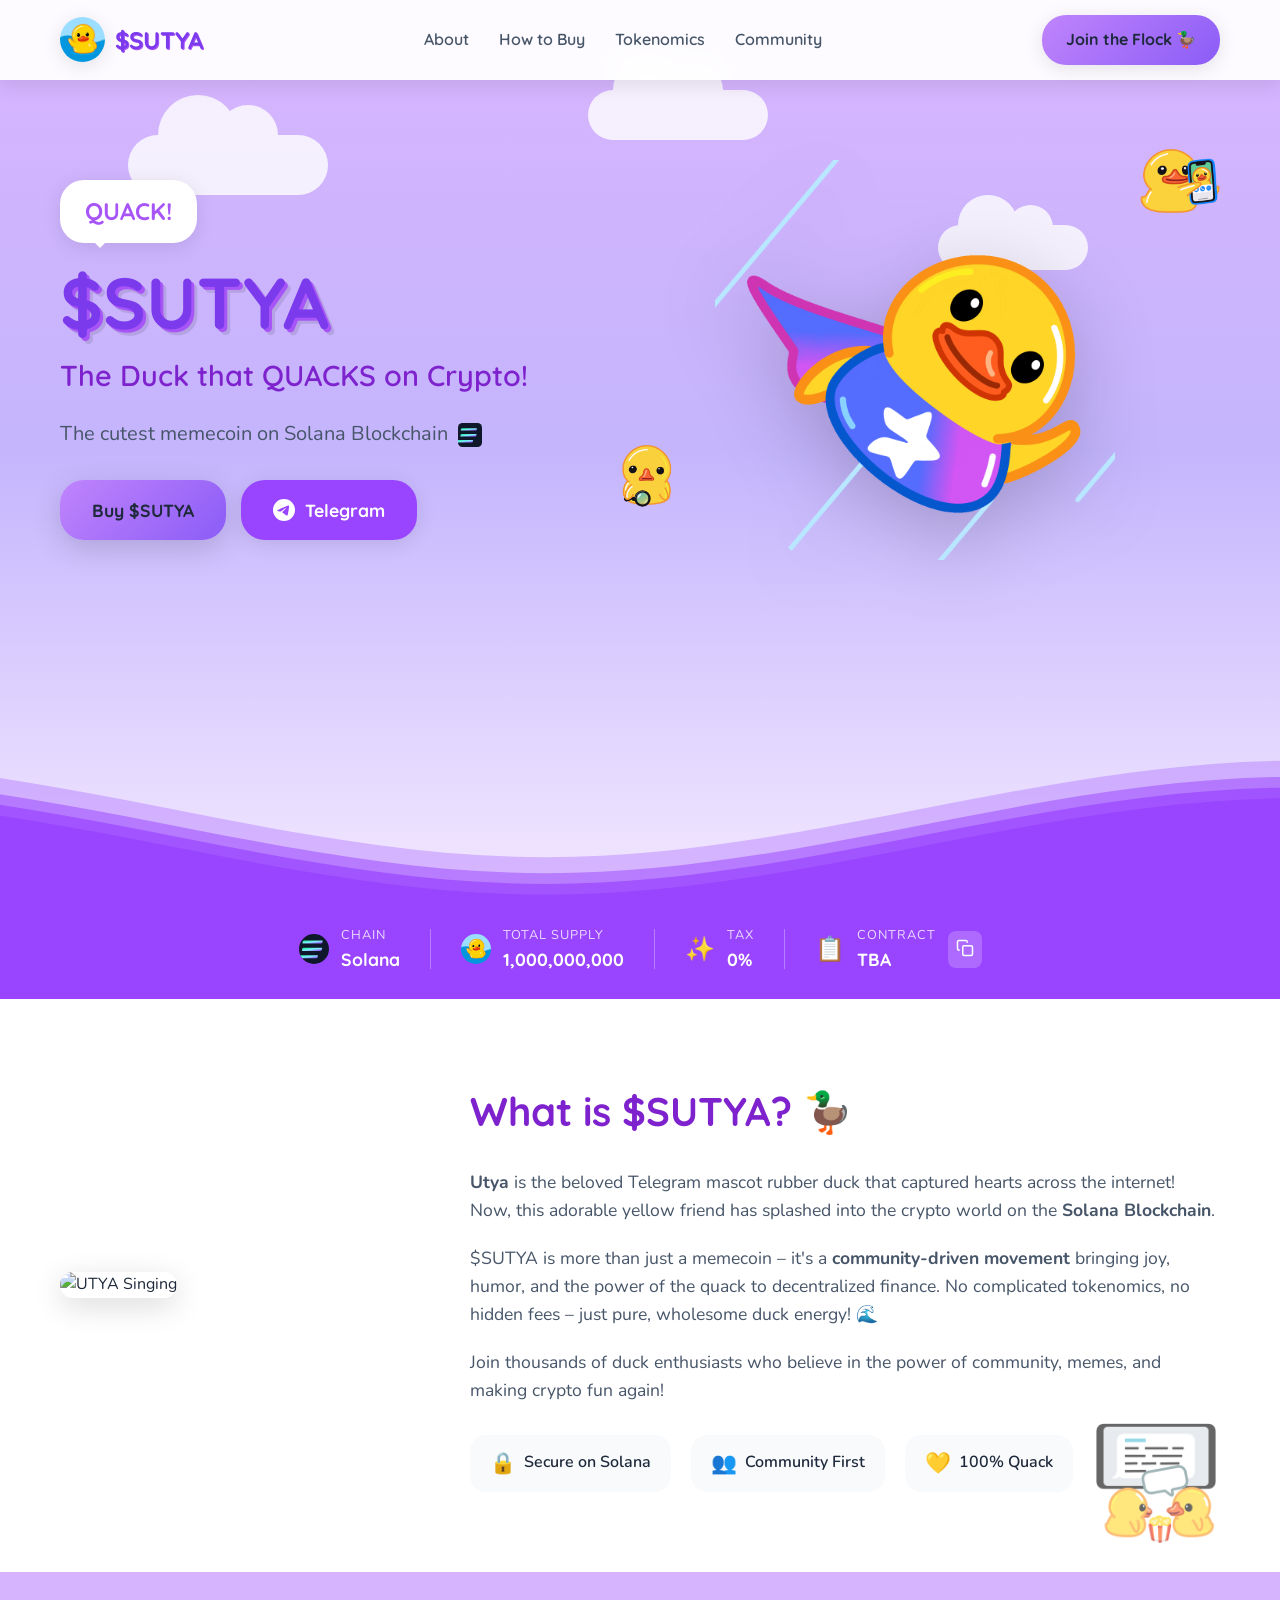
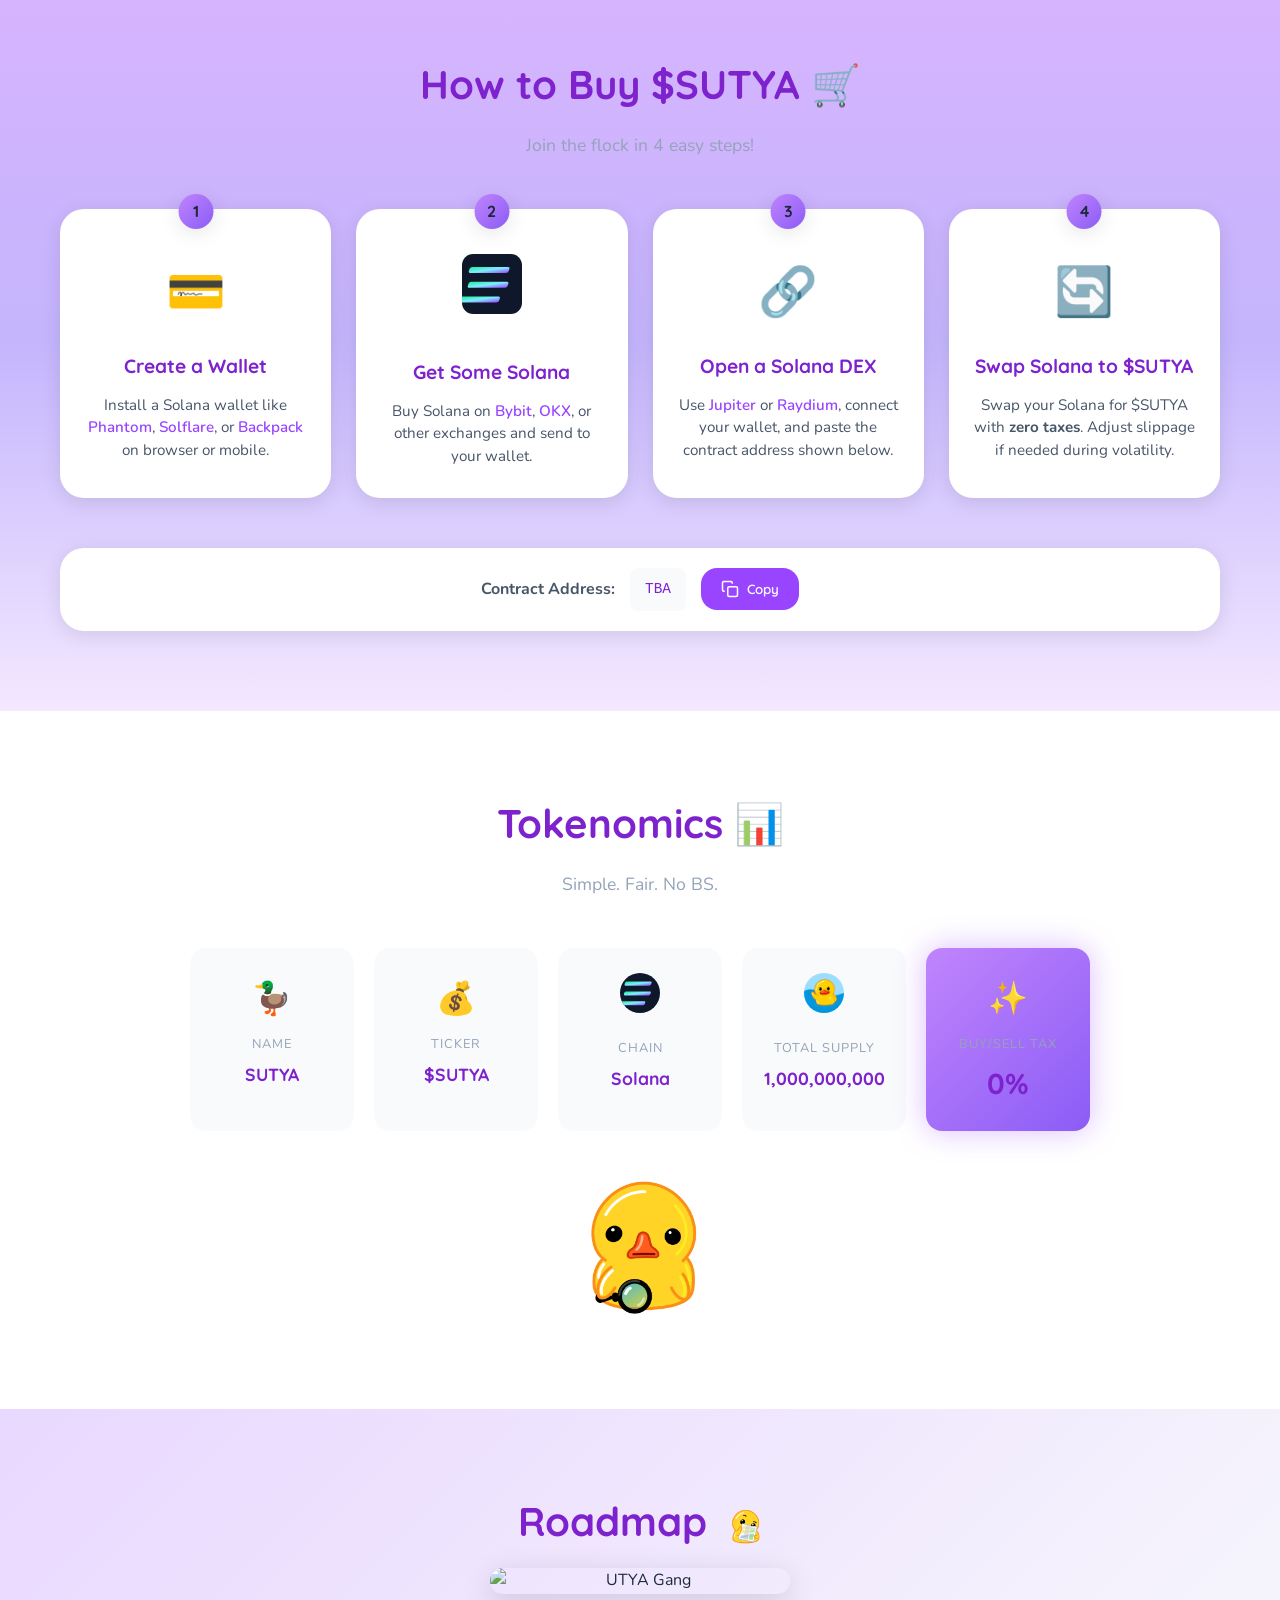
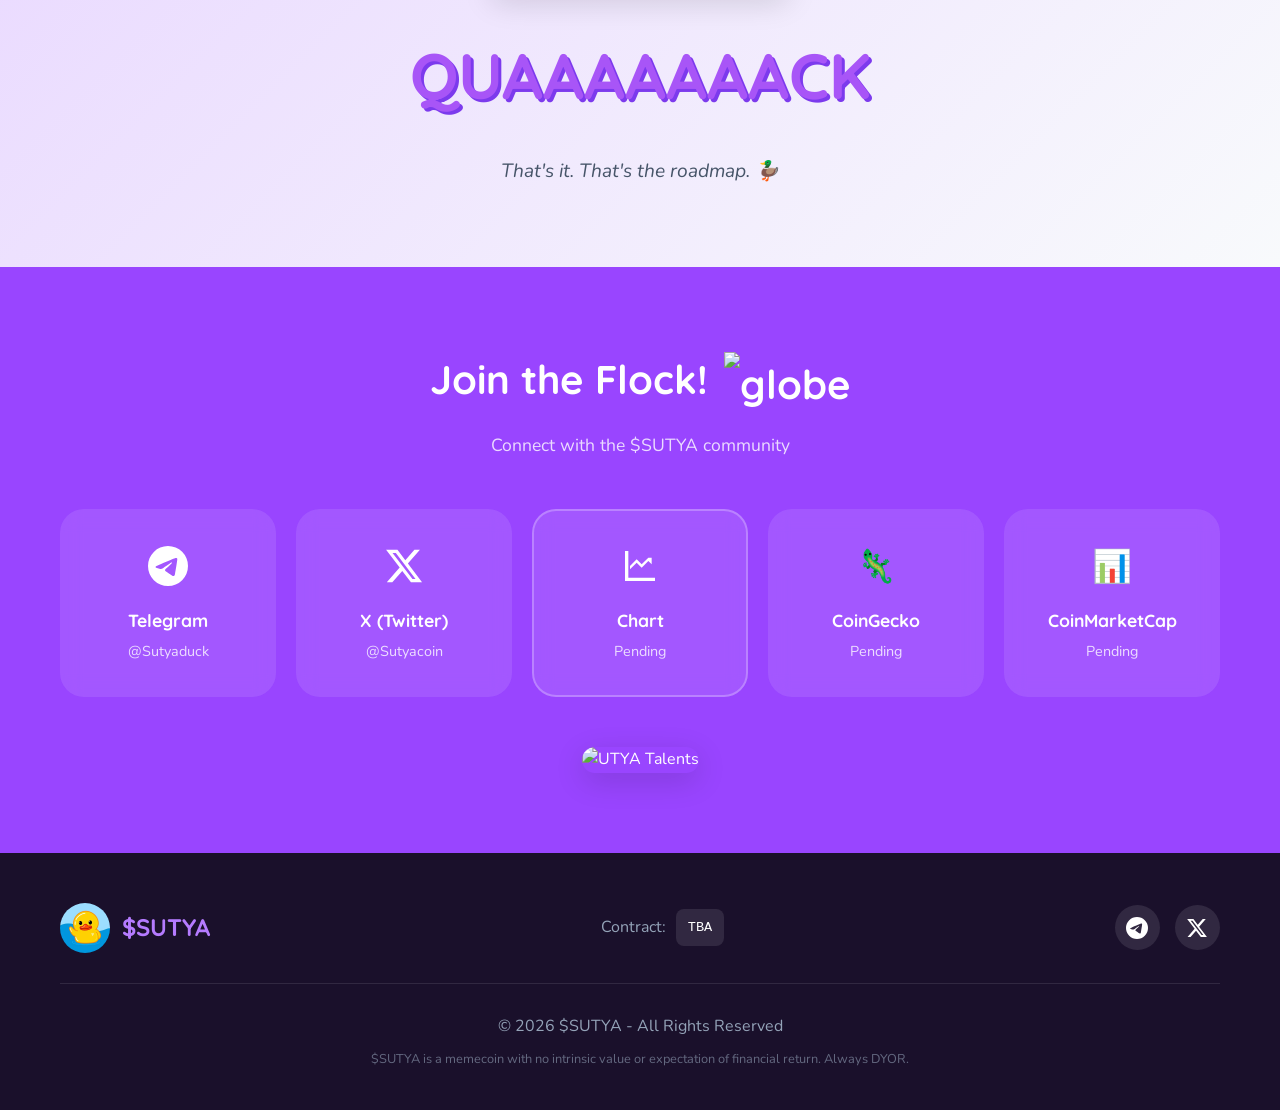
==== commit d47bb5a0: "Prepare placeholder contract and deployment updates" ====
--- a/index.html
+++ b/index.html
@@ -62,8 +62,7 @@
                 <p class="hero-description">The cutest memecoin on Solana Blockchain <img
                     src="Images/logo/solana-logo.svg" alt="Solana" class="ton-icon-inline"></p>
                 <div class="hero-buttons">
-                    <a href="https://app.ston.fi/swap?chartVisible=false&ft=Solana&tt=EQBaCgUwOoc6gHCNln_oJzb0mVs79YG7wYoavh-o1ItaneLA"
-                        target="_blank" class="btn btn-primary">Buy $SUTYA</a>
+                    <a href="#" onclick="return false;" aria-disabled="true" class="btn btn-primary">Buy $SUTYA</a>
                     <a href="https://telegram.org/" target="_blank" class="btn btn-secondary">
                         <svg class="telegram-icon" viewBox="0 0 24 24" fill="currentColor">
                             <path
@@ -127,7 +126,7 @@
                 <span class="stat-icon">📋</span>
                 <div class="stat-content">
                     <span class="stat-label">Contract</span>
-                    <span class="stat-value contract-address" id="contractAddress">EQBaCgUw...neLA</span>
+                    <span class="stat-value contract-address" id="contractAddress">TBA</span>
                 </div>
                 <button class="copy-btn" onclick="copyContract()" title="Copy full address">
                     <svg viewBox="0 0 24 24" fill="none" stroke="currentColor" stroke-width="2">
@@ -230,7 +229,7 @@
 
             <div class="contract-box">
                 <span class="contract-label">Contract Address:</span>
-                <code class="contract-full" id="fullContract">EQBaCgUwOoc6gHCNln_oJzb0mVs79YG7wYoavh-o1ItaneLA</code>
+                <code class="contract-full" id="fullContract">TBA</code>
                 <button class="copy-btn-large" onclick="copyContract()">
                     <svg viewBox="0 0 24 24" fill="none" stroke="currentColor" stroke-width="2">
                         <rect x="9" y="9" width="13" height="13" rx="2" ry="2"></rect>
@@ -366,7 +365,7 @@
 
                 <div class="footer-contract">
                     <span>Contract:</span>
-                    <code>EQBaCgUwOoc6gHCNln_oJzb0mVs79YG7wYoavh-o1ItaneLA</code>
+                    <code>TBA</code>
                 </div>
 
                 <div class="footer-socials">
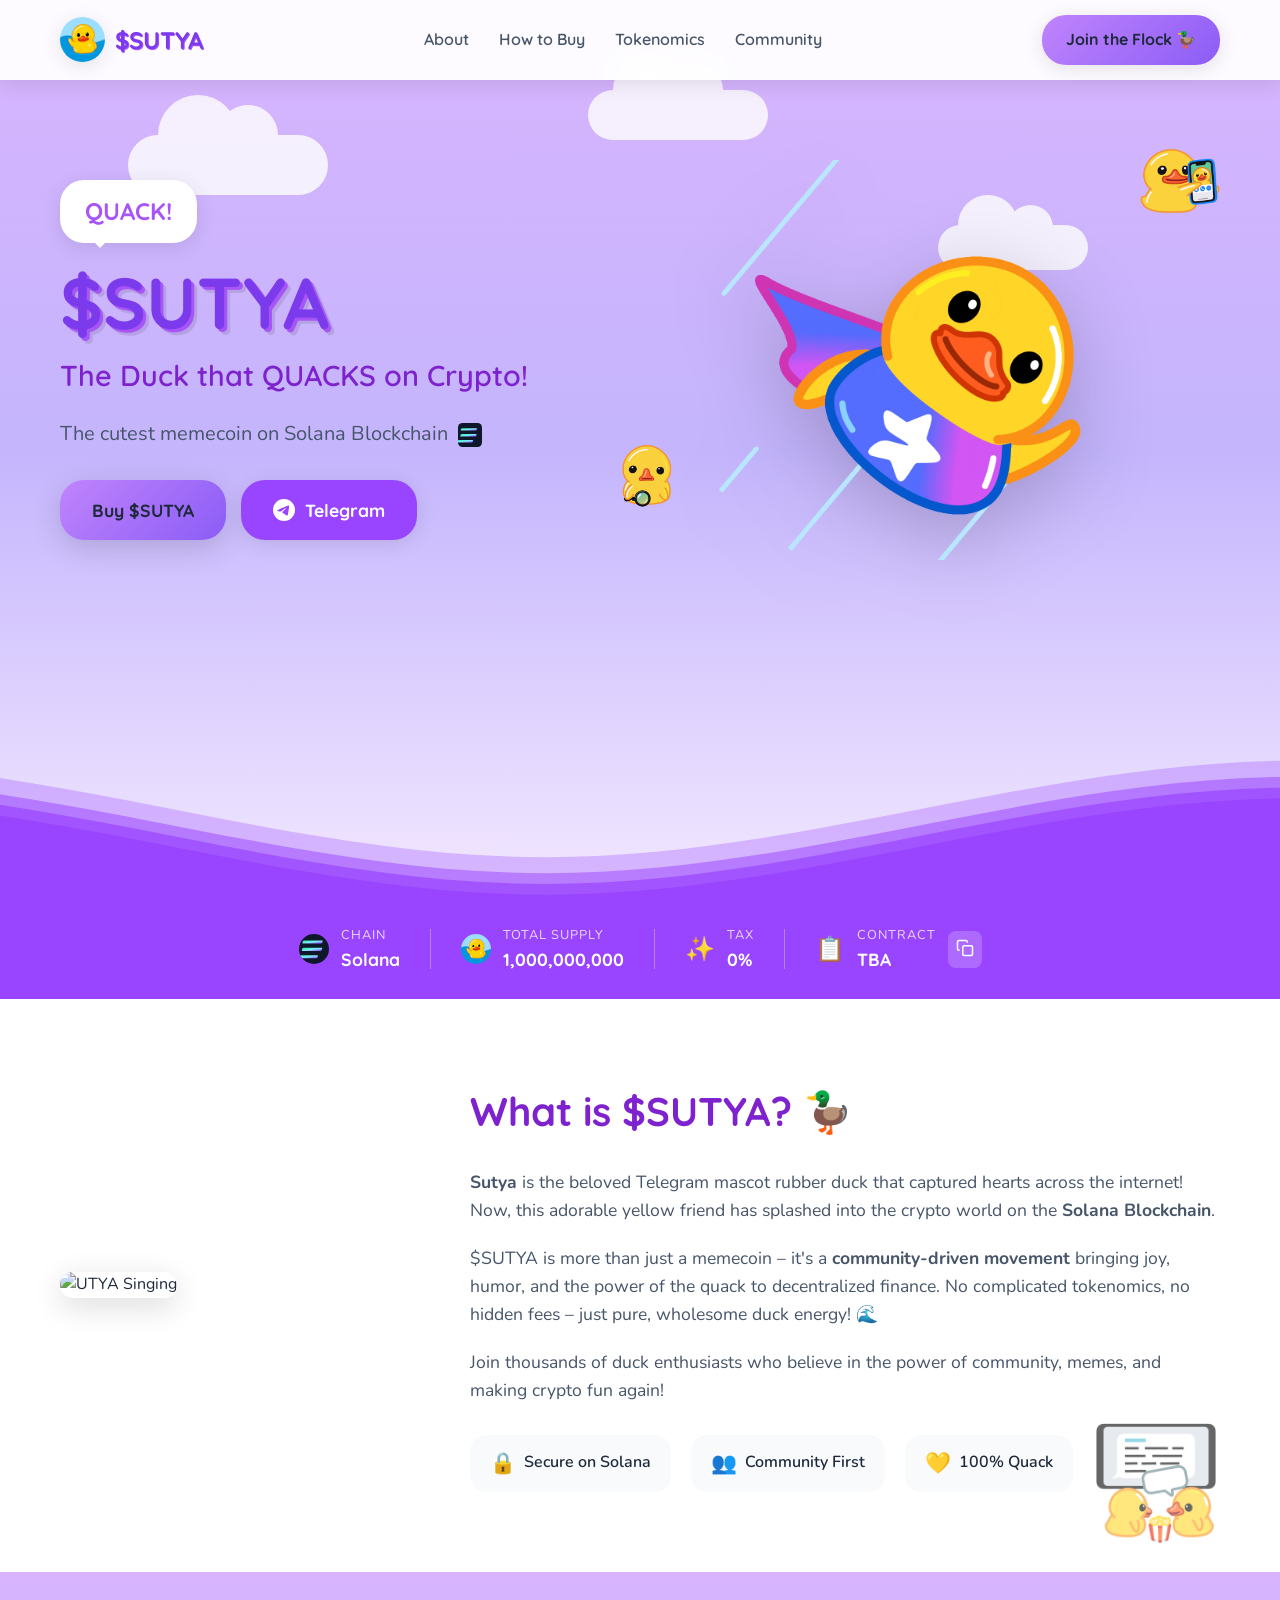
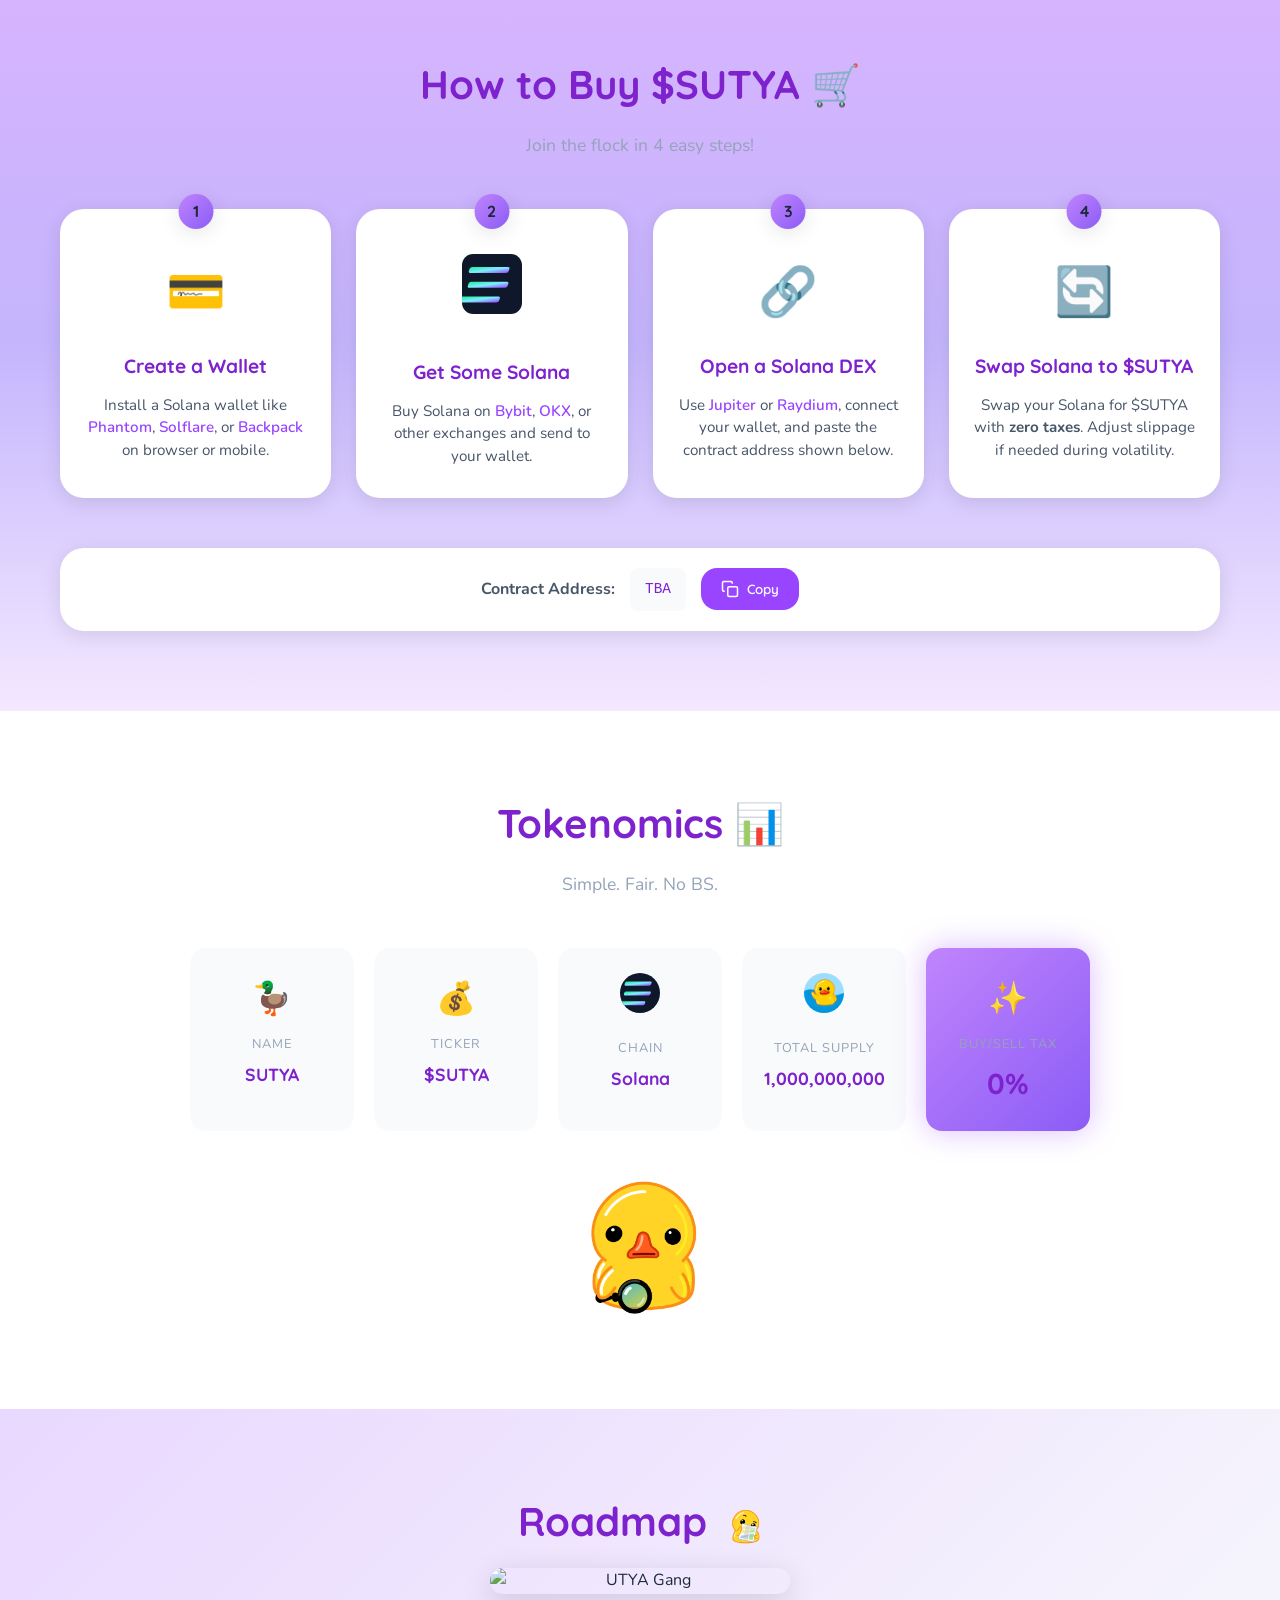
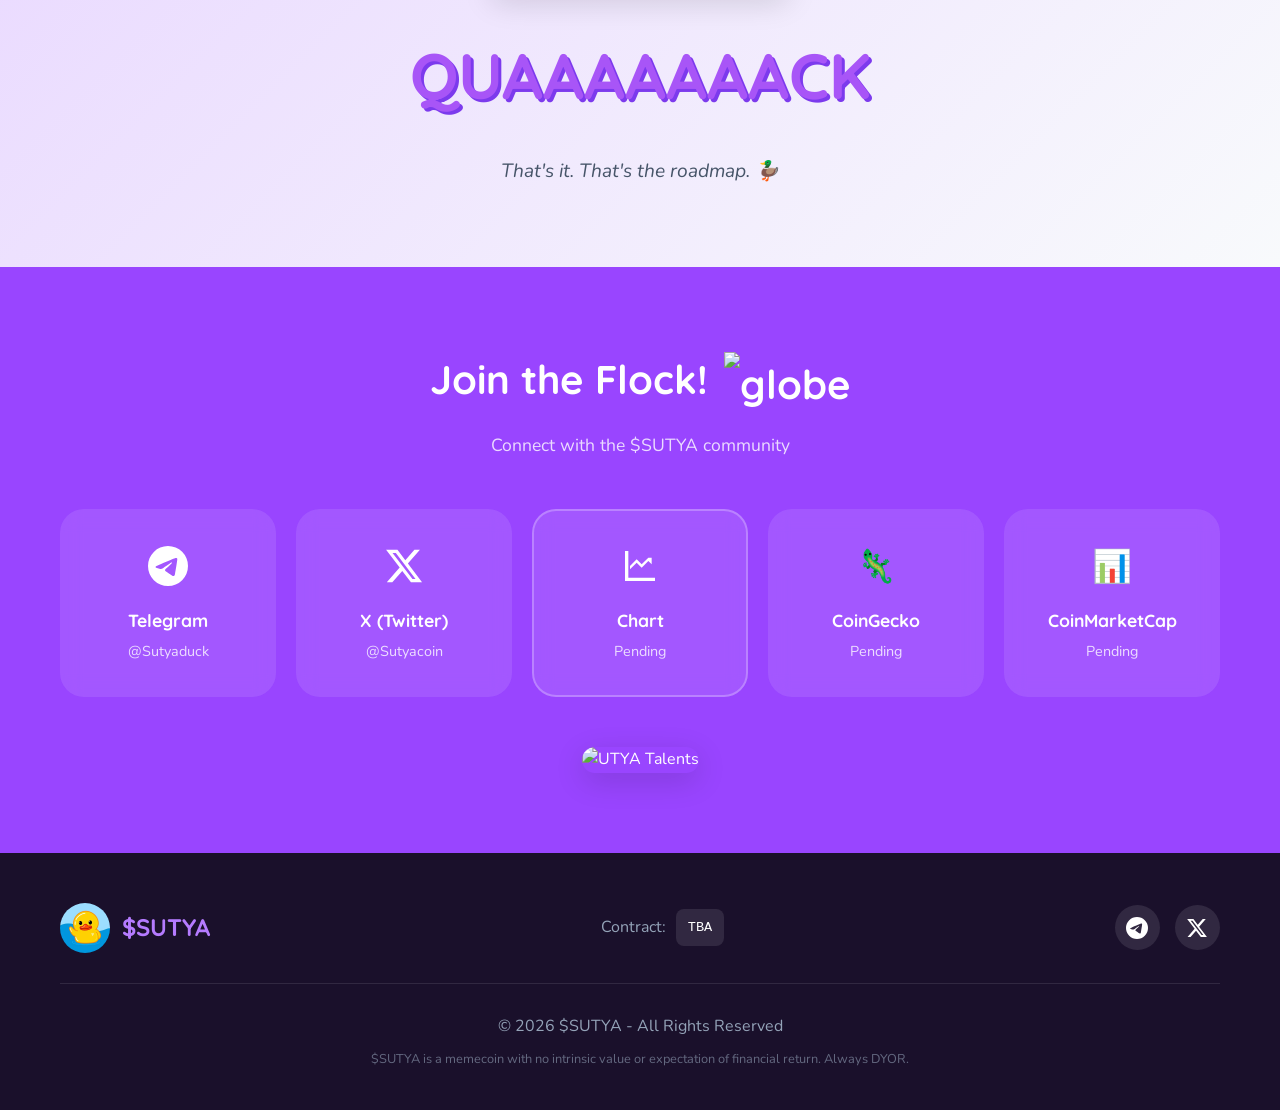
==== commit fbde4649: "Update About paragraph wording" ====
--- a/index.html
+++ b/index.html
@@ -148,7 +148,7 @@
                 <div class="about-text">
                     <h2 class="section-title">What is $SUTYA? 🦆</h2>
                     <p>
-                        <strong>Utya</strong> is the beloved Telegram mascot rubber duck that captured hearts across the
+                        <strong>Sutya</strong> is the beloved Telegram mascot rubber duck that captured hearts across the
                         internet!
                         Now, this adorable yellow friend has splashed into the crypto world on the <strong>Solana
                             Blockchain</strong>.
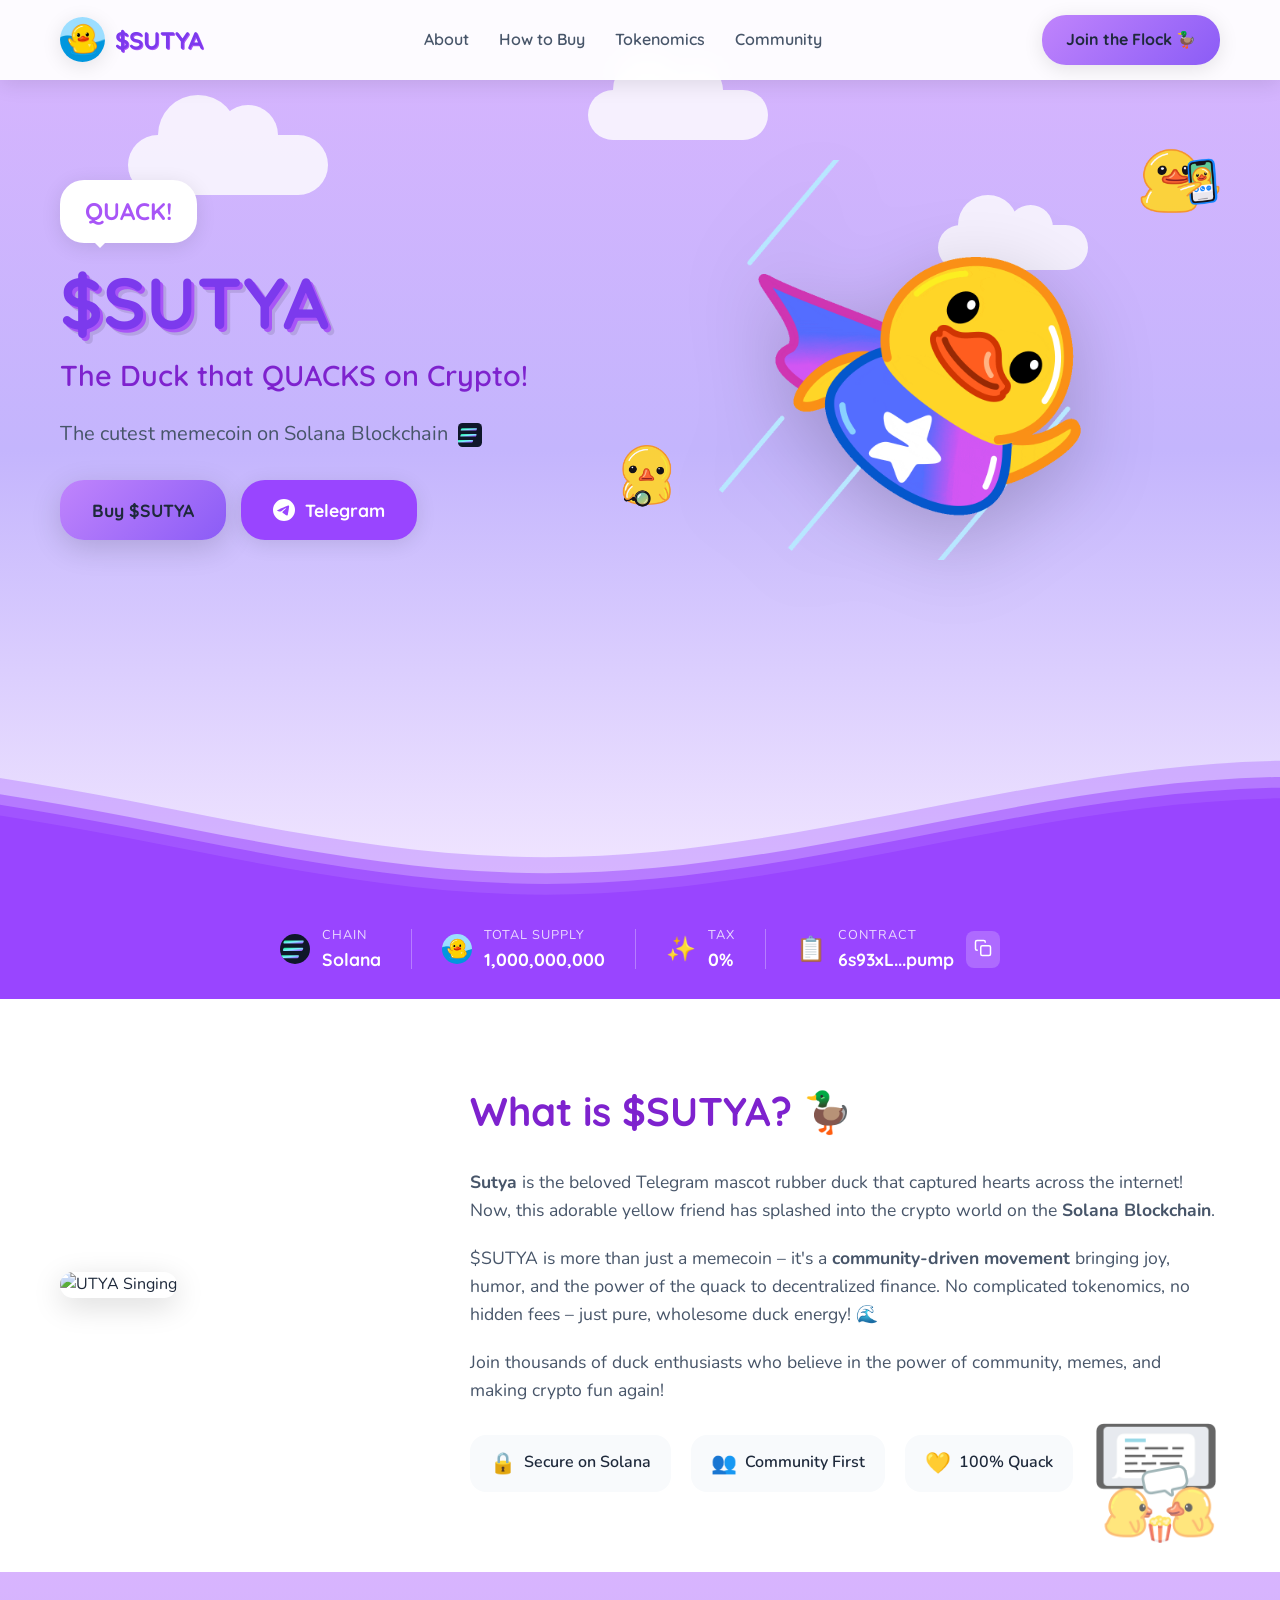
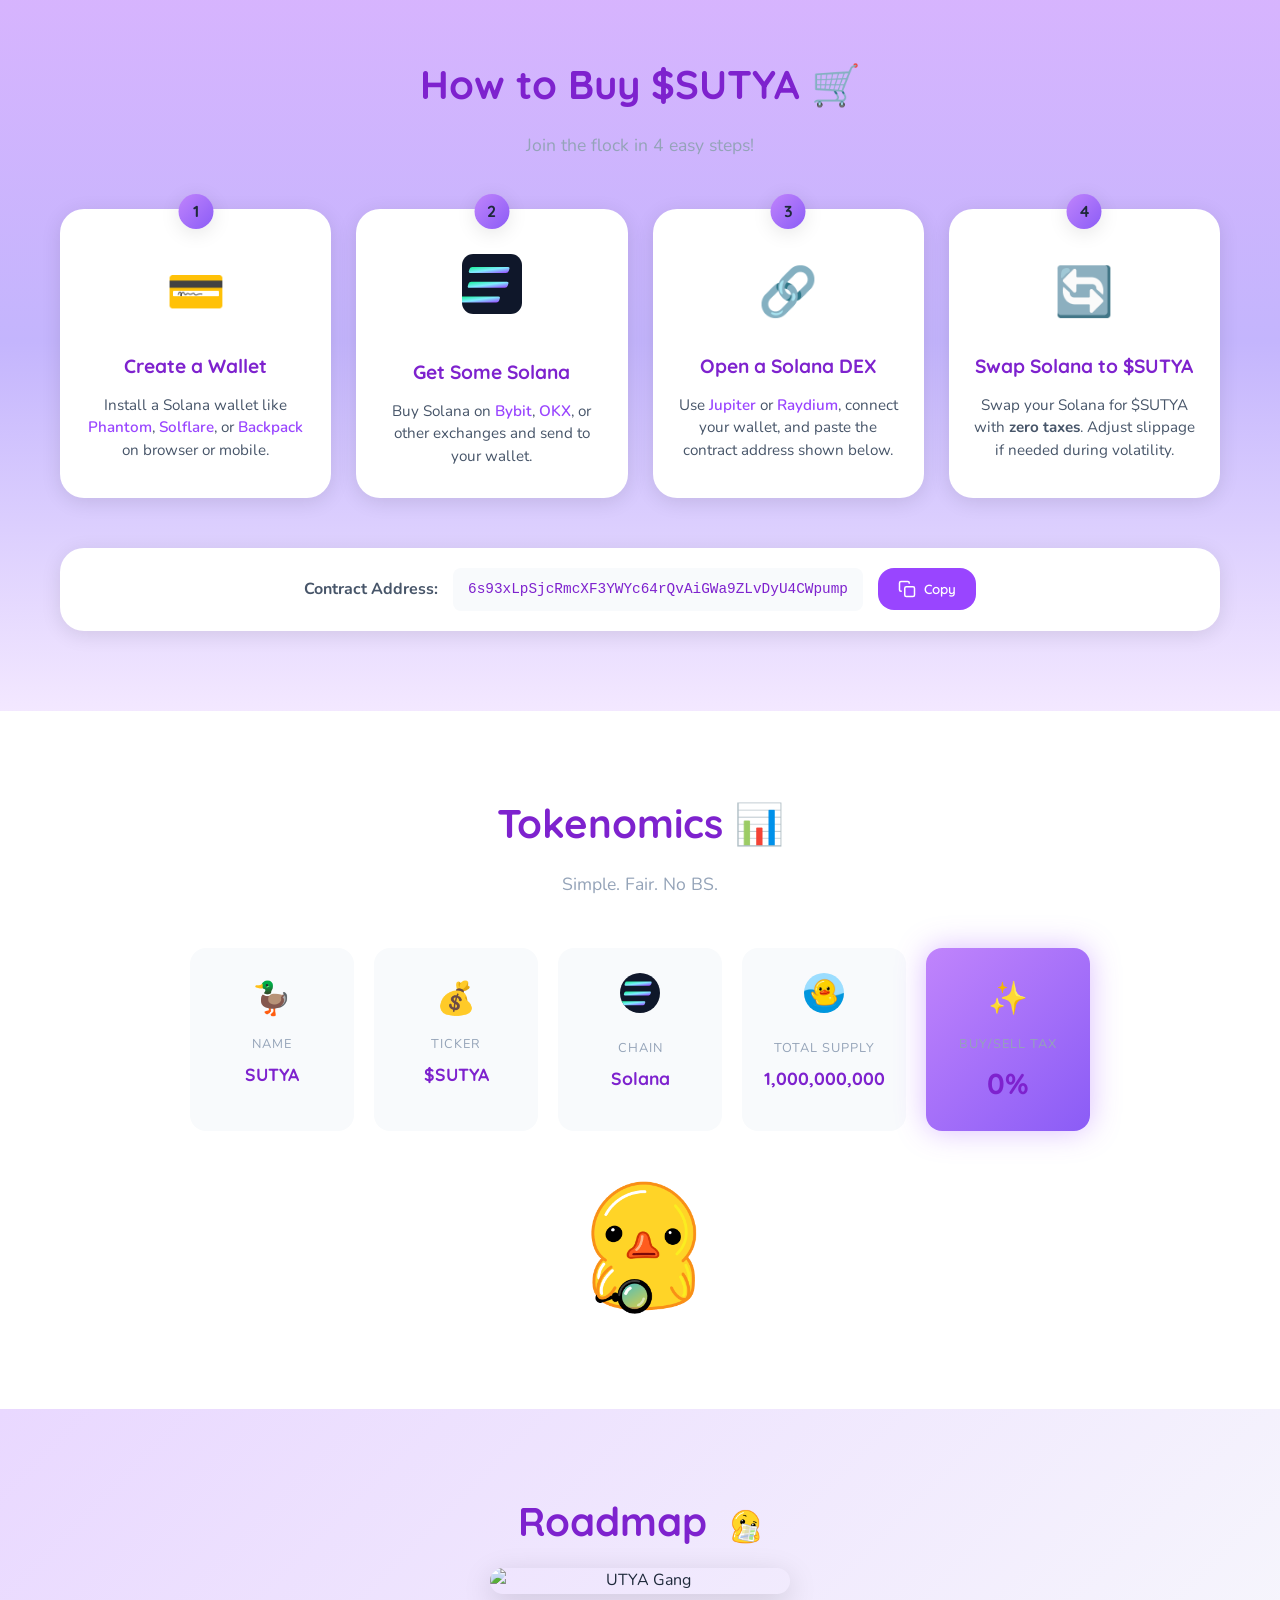
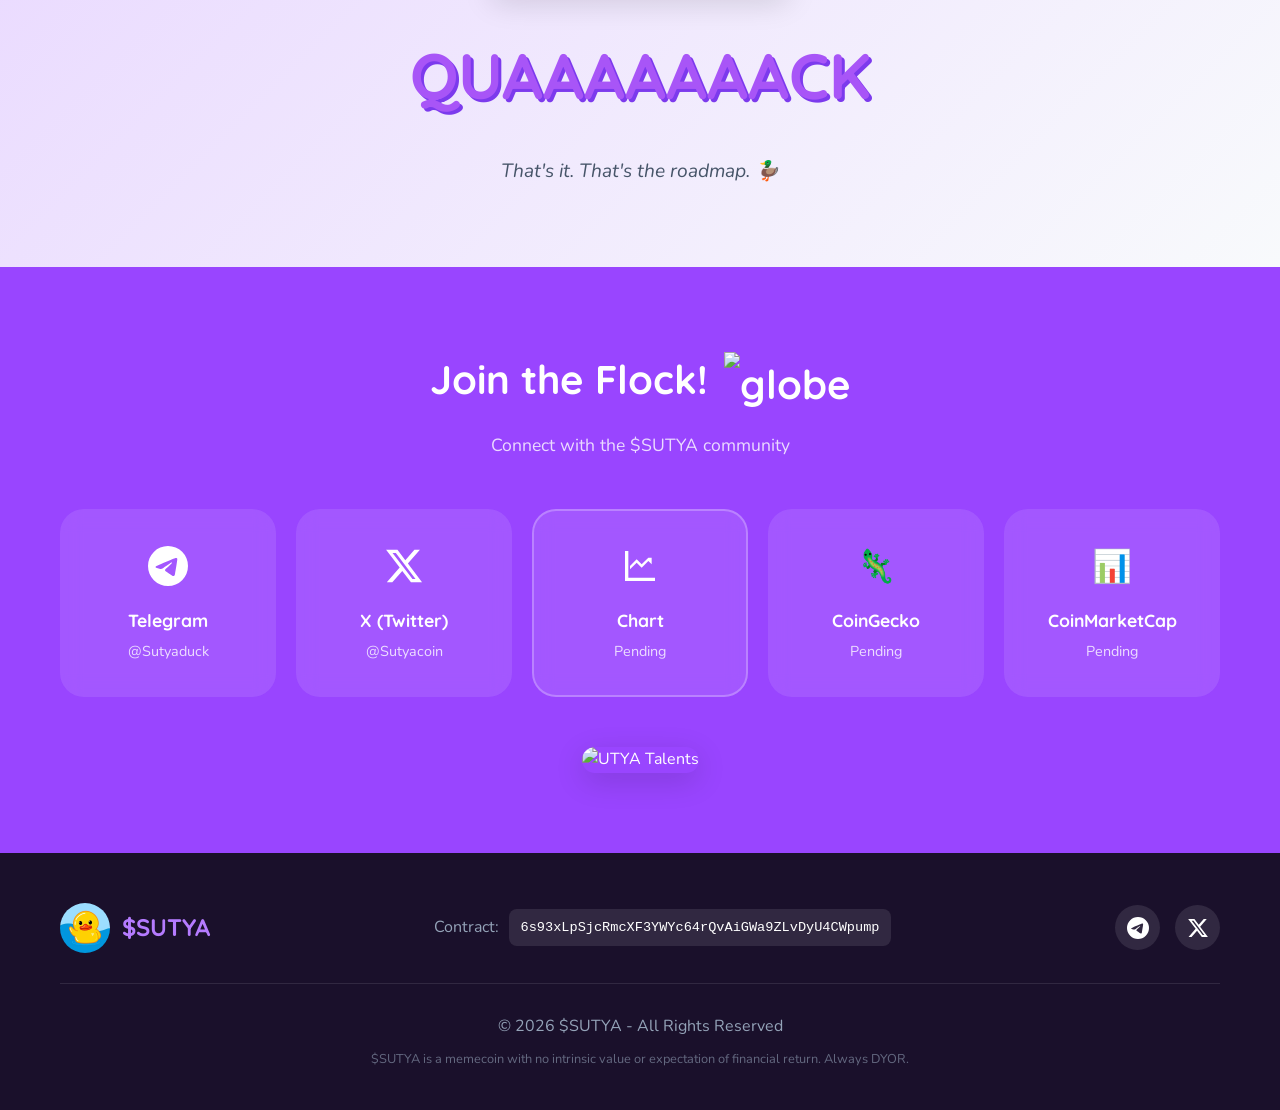
==== commit 3ab34188: "Update contract address across site" ====
--- a/index.html
+++ b/index.html
@@ -62,7 +62,8 @@
                 <p class="hero-description">The cutest memecoin on Solana Blockchain <img
                     src="Images/logo/solana-logo.svg" alt="Solana" class="ton-icon-inline"></p>
                 <div class="hero-buttons">
-                    <a href="#" onclick="return false;" aria-disabled="true" class="btn btn-primary">Buy $SUTYA</a>
+                    <a href="https://app.ston.fi/swap?chartVisible=false&ft=Solana&tt=6s93xLpSjcRmcXF3YWYc64rQvAiGWa9ZLvDyU4CWpump"
+                        target="_blank" class="btn btn-primary">Buy $SUTYA</a>
                     <a href="https://telegram.org/" target="_blank" class="btn btn-secondary">
                         <svg class="telegram-icon" viewBox="0 0 24 24" fill="currentColor">
                             <path
@@ -126,7 +127,7 @@
                 <span class="stat-icon">📋</span>
                 <div class="stat-content">
                     <span class="stat-label">Contract</span>
-                    <span class="stat-value contract-address" id="contractAddress">TBA</span>
+                    <span class="stat-value contract-address" id="contractAddress">6s93xL...pump</span>
                 </div>
                 <button class="copy-btn" onclick="copyContract()" title="Copy full address">
                     <svg viewBox="0 0 24 24" fill="none" stroke="currentColor" stroke-width="2">
@@ -229,7 +230,7 @@
 
             <div class="contract-box">
                 <span class="contract-label">Contract Address:</span>
-                <code class="contract-full" id="fullContract">TBA</code>
+                <code class="contract-full" id="fullContract">6s93xLpSjcRmcXF3YWYc64rQvAiGWa9ZLvDyU4CWpump</code>
                 <button class="copy-btn-large" onclick="copyContract()">
                     <svg viewBox="0 0 24 24" fill="none" stroke="currentColor" stroke-width="2">
                         <rect x="9" y="9" width="13" height="13" rx="2" ry="2"></rect>
@@ -365,7 +366,7 @@
 
                 <div class="footer-contract">
                     <span>Contract:</span>
-                    <code>TBA</code>
+                    <code>6s93xLpSjcRmcXF3YWYc64rQvAiGWa9ZLvDyU4CWpump</code>
                 </div>
 
                 <div class="footer-socials">
